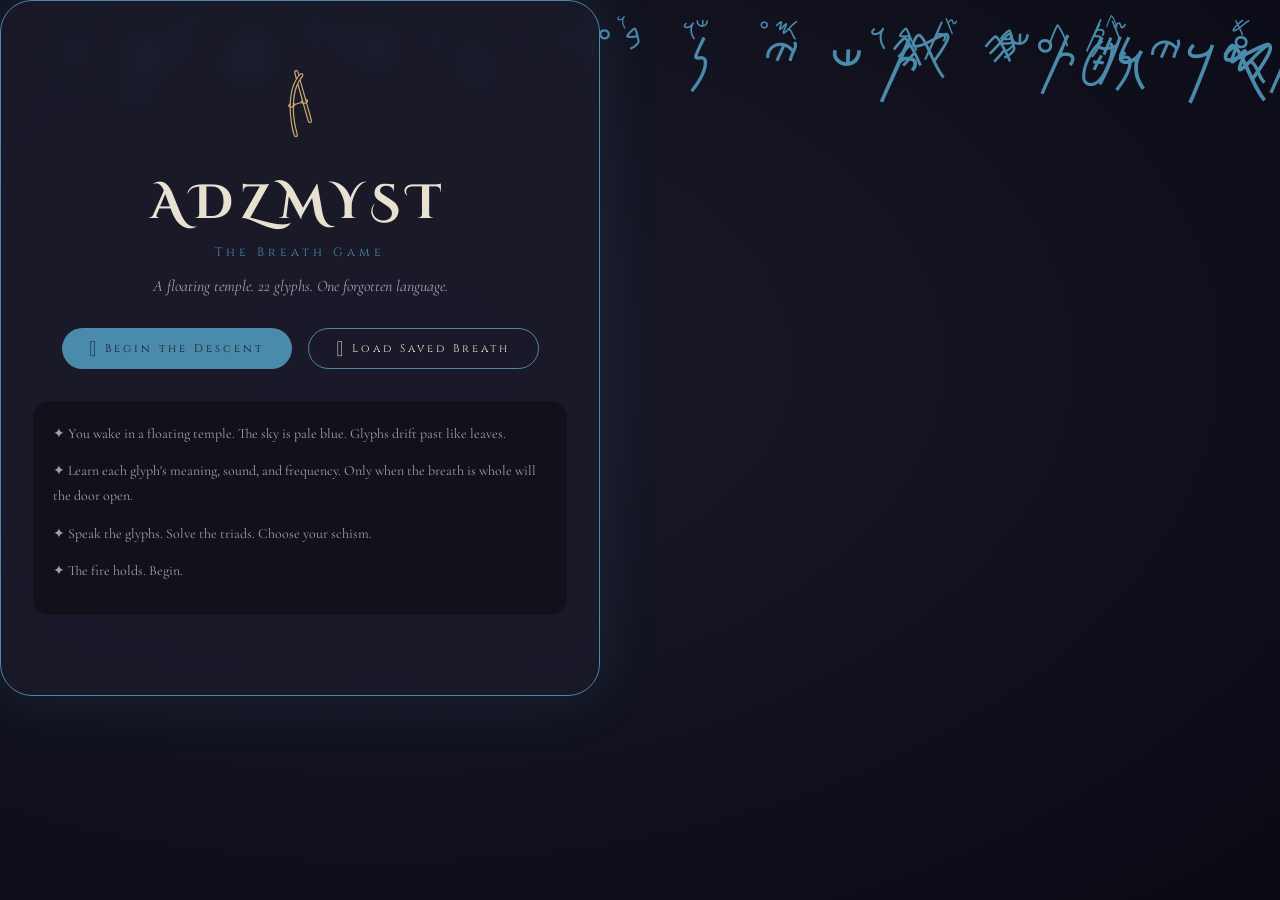
==== game/index.html @ 88dc3081 "Refactor game launcher and dashboard structure" ====
<!DOCTYPE html>
<html lang="en">
<head>
  <meta charset="UTF-8">
  <meta name="viewport" content="width=device-width, initial-scale=1.0, user-scalable=yes">
  <title>Adzmyst · The Breath Game · Air Temple Mystery</title>
  <link href="https://fonts.googleapis.com/css2?family=Cinzel+Decorative:wght@400;700;900&family=Cinzel:wght@400;600;700&family=Cormorant+Garamond:ital,wght@0,300;0,400;0,600;0,700;1,300;1,400;1,600&family=Noto+Sans+Egyptian+Hieroglyphs&display=swap" rel="stylesheet">
  <link rel="stylesheet" href="css/game.css">
</head>
<body>

<div id="gameApp">
  <!-- Launcher Screen -->
  <div id="launcherScreen" class="game-screen active">
    <div class="launcher-background">
      <div class="floating-glyphs" id="floatingGlyphs"></div>
    </div>
    <div class="launcher-panel">
      <div class="title-glyph">𓌹</div>
      <h1 class="game-title">ADZMYST</h1>
      <div class="game-subtitle">The Breath Game</div>
      <div class="game-tagline">A floating temple. 22 glyphs. One forgotten language.</div>
      <div class="launcher-buttons">
        <button id="newGameBtn" class="game-btn primary">𓋴 Begin the Descent</button>
        <button id="loadGameBtn" class="game-btn secondary">𓌹 Load Saved Breath</button>
      </div>
      <div class="game-instructions">
        <p>✦ You wake in a floating temple. The sky is pale blue. Glyphs drift past like leaves.</p>
        <p>✦ Learn each glyph's meaning, sound, and frequency. Only when the breath is whole will the door open.</p>
        <p>✦ Speak the glyphs. Solve the triads. Choose your schism.</p>
        <p>✦ The fire holds. Begin.</p>
      </div>
    </div>
  </div>

  <!-- Game Dashboard Screen -->
  <div id="gameScreen" class="game-screen" style="display: none;">
    <div class="game-header">
      <button id="mapBtn" class="header-btn">🗺️ Map</button>
      <div id="inventoryBtn" class="inventory-compact">𓌹 <span id="glyphCount">0</span>/22</div>
      <button id="saveBtn" class="header-btn">💾 Save</button>
    </div>

    <div id="sceneContainer" class="scene-container">
      <!-- Dynamic scene content loaded here -->
    </div>

    <div class="game-footer">
      <button id="resetBtn" class="footer-btn">⟳ Reset Room</button>
      <div id="progressBar" class="progress-bar">
        <div id="progressFill" class="progress-fill"></div>
      </div>
    </div>
  </div>

  <!-- Map Modal -->
  <div id="mapModal" class="modal" style="display: none;">
    <div class="modal-content">
      <span class="modal-close">&times;</span>
      <h2>𓌹 The Air Temple 𓋴</h2>
      <div id="mapGrid" class="map-grid"></div>
    </div>
  </div>

  <!-- Inventory Modal -->
  <div id="inventoryModal" class="modal" style="display: none;">
    <div class="modal-content">
      <span class="modal-close">&times;</span>
      <h2>𓋴 Collected Glyphs 𓌹</h2>
      <div id="inventoryList" class="inventory-grid"></div>
    </div>
  </div>
</div>

<script src="shared/glyph-chant.js"></script>
<script src="engine/scene-loader.js"></script>
<script src="engine/puzzle-solver.js"></script>
<script src="engine/audio-engine.js"></script>
<script src="engine/core.js"></script>
<script>
  // Floating glyphs for launcher
  const glyphs = ['𐤀', '𐤃', '𐤆', '𐤌', '𐤉', '𐤎', '𐤕', '𐤁', '𐤂', '𐤄', '𐤅', '𐤇', '𐤈', '𐤊', '𐤋', '𐤍', '𐤏', '𐤐', '𐤑', '𐤒', '𐤓', '𐤔'];
  const container = document.getElementById('floatingGlyphs');
  if (container) {
    for (let i = 0; i < 60; i++) {
      const glyph = document.createElement('span');
      glyph.className = 'float-glyph';
      glyph.textContent = glyphs[Math.floor(Math.random() * glyphs.length)];
      glyph.style.left = Math.random() * 100 + '%';
      glyph.style.animationDuration = 10 + Math.random() * 20 + 's';
      glyph.style.animationDelay = Math.random() * 15 + 's';
      glyph.style.fontSize = 20 + Math.random() * 50 + 'px';
      container.appendChild(glyph);
    }
  }

  // Initialize game
  document.getElementById('newGameBtn').addEventListener('click', () => {
    if (window.AdzmystEngine) {
      AdzmystEngine.newGame();
      AdzmystEngine.loadScene('threshold');
      document.getElementById('launcherScreen').style.display = 'none';
      document.getElementById('gameScreen').style.display = 'block';
    }
  });

  document.getElementById('loadGameBtn').addEventListener('click', () => {
    if (window.AdzmystEngine && AdzmystEngine.loadGame()) {
      document.getElementById('launcherScreen').style.display = 'none';
      document.getElementById('gameScreen').style.display = 'block';
    } else {
      alert('No saved breath found. Begin a new descent.');
    }
  });
</script>
</body>
</html>
---- game/css/game.css ----
/* Adzmyst Game — Myst-like Interface */
* {
  margin: 0;
  padding: 0;
  box-sizing: border-box;
}

:root {
  --stone-dark: #1a1a2a;
  --stone-mid: #2a2a3a;
  --stone-light: #3a3a4a;
  --blue-glow: #4a8aaa;
  --blue-dim: #2a5a7a;
  --gold-air: #c8a870;
  --silver: #c0c8d0;
  --text-pale: #e8e0d0;
  --text-dim: #a0a0b0;
}

body {
  background: var(--stone-dark);
  font-family: 'Cormorant Garamond', Georgia, serif;
  color: var(--text-pale);
  min-height: 100vh;
  overflow-x: hidden;
}

/* Game Launcher */
.game-launcher {
  position: relative;
  min-height: 100vh;
  display: flex;
  align-items: center;
  justify-content: center;
  padding: 40px 20px;
}

.launcher-background {
  position: fixed;
  top: 0;
  left: 0;
  width: 100%;
  height: 100%;
  background: radial-gradient(ellipse at 30% 40%, #1a1a2a, #0a0a15);
  z-index: 0;
  overflow: hidden;
}

.floating-glyphs {
  position: absolute;
  width: 100%;
  height: 100%;
}

.float-glyph {
  position: absolute;
  font-family: 'Noto Sans Egyptian Hieroglyphs', monospace;
  color: var(--blue-glow);
  pointer-events: none;
  animation: float linear infinite;
}

@keyframes float {
  0% { transform: translateY(100vh) rotate(0deg); opacity: 0; }
  10% { opacity: 0.15; }
  90% { opacity: 0.15; }
  100% { transform: translateY(-20vh) rotate(360deg); opacity: 0; }
}

.launcher-panel {
  position: relative;
  z-index: 2;
  max-width: 600px;
  background: rgba(26,26,42,0.85);
  backdrop-filter: blur(12px);
  border: 1px solid var(--blue-glow);
  border-radius: 32px;
  padding: 48px 32px;
  text-align: center;
  box-shadow: 0 0 60px rgba(74,138,170,0.15);
}

.title-glyph {
  font-family: 'Noto Sans Egyptian Hieroglyphs', monospace;
  font-size: 64px;
  color: var(--gold-air);
  margin-bottom: 16px;
}

.game-title {
  font-family: 'Cinzel Decorative', serif;
  font-size: 48px;
  letter-spacing: 8px;
  color: var(--text-pale);
  margin-bottom: 8px;
}

.game-subtitle {
  font-family: 'Cinzel', serif;
  font-size: 12px;
  letter-spacing: 4px;
  color: var(--blue-glow);
  margin-bottom: 16px;
}

.game-tagline {
  font-style: italic;
  color: var(--text-dim);
  margin-bottom: 32px;
}

.game-instructions {
  text-align: left;
  margin: 32px 0;
  padding: 20px;
  background: rgba(0,0,0,0.3);
  border-radius: 16px;
  font-size: 14px;
  line-height: 1.8;
  color: var(--text-dim);
}

.game-instructions p {
  margin-bottom: 12px;
}

.game-instructions strong {
  color: var(--gold-air);
}

.launcher-buttons {
  display: flex;
  gap: 16px;
  justify-content: center;
  margin-bottom: 32px;
}

.game-btn {
  font-family: 'Cinzel', serif;
  font-size: 11px;
  letter-spacing: 3px;
  padding: 12px 28px;
  border: none;
  border-radius: 40px;
  cursor: pointer;
  transition: all 0.2s;
}

.game-btn.primary {
  background: var(--blue-glow);
  color: var(--stone-dark);
}

.game-btn.primary:hover {
  background: var(--gold-air);
  transform: translateY(-2px);
  box-shadow: 0 4px 20px rgba(200,168,112,0.3);
}

.game-btn.secondary {
  background: transparent;
  border: 1px solid var(--blue-glow);
  color: var(--text-pale);
}

.game-btn.secondary:hover {
  border-color: var(--gold-air);
  color: var(--gold-air);
}

.launcher-footer {
  margin-top: 32px;
  font-size: 9px;
  letter-spacing: 2px;
  color: var(--text-dim);
  border-top: 1px solid rgba(74,138,170,0.2);
  padding-top: 20px;
}

/* Room Layout */
.room-container {
  min-height: 100vh;
  display: flex;
  flex-direction: column;
  position: relative;
}

.room-background {
  position: fixed;
  top: 0;
  left: 0;
  width: 100%;
  height: 100%;
  background-size: cover;
  background-position: center;
  z-index: 0;
}

.room-content {
  position: relative;
  z-index: 2;
  max-width: 800px;
  margin: 80px auto;
  padding: 40px;
  background: rgba(26,26,42,0.85);
  backdrop-filter: blur(12px);
  border: 1px solid var(--blue-glow);
  border-radius: 24px;
}

.room-glyph {
  text-align: center;
  font-family: 'Noto Sans Egyptian Hieroglyphs', monospace;
  font-size: 80px;
  color: var(--gold-air);
  margin-bottom: 20px;
  cursor: pointer;
  transition: transform 0.2s;
}

.room-glyph:hover {
  transform: scale(1.05);
  text-shadow: 0 0 20px var(--gold-air);
}

.room-title {
  font-family: 'Cinzel Decorative', serif;
  font-size: 28px;
  text-align: center;
  margin-bottom: 20px;
}

.room-description {
  font-size: 17px;
  line-height: 1.8;
  color: var(--text-dim);
  margin-bottom: 30px;
  text-align: center;
}

.room-puzzle {
  background: rgba(0,0,0,0.3);
  border-radius: 16px;
  padding: 24px;
  margin-bottom: 30px;
}

.puzzle-question {
  font-family: 'Cinzel', serif;
  font-size: 14px;
  letter-spacing: 2px;
  margin-bottom: 16px;
  color: var(--blue-glow);
}

.puzzle-options {
  display: flex;
  gap: 12px;
  flex-wrap: wrap;
  justify-content: center;
}

.puzzle-btn {
  font-family: 'Cinzel', serif;
  font-size: 10px;
  letter-spacing: 2px;
  padding: 10px 20px;
  background: var(--stone-mid);
  border: 1px solid var(--blue-glow);
  border-radius: 30px;
  color: var(--text-pale);
  cursor: pointer;
  transition: all 0.2s;
}

.puzzle-btn:hover {
  background: var(--blue-glow);
  color: var(--stone-dark);
}

.chant-area {
  display: flex;
  gap: 16px;
  justify-content: center;
  margin: 20px 0;
}

.chant-btn {
  font-family: 'Cinzel', serif;
  font-size: 10px;
  letter-spacing: 2px;
  padding: 10px 20px;
  background: var(--blue-dim);
  border: none;
  border-radius: 30px;
  color: var(--text-pale);
  cursor: pointer;
}

.chanted-word {
  text-align: center;
  font-size: 24px;
  font-family: monospace;
  margin: 10px 0;
  color: var(--gold-air);
}

.room-nav {
  display: flex;
  justify-content: space-between;
  margin-top: 30px;
}

.nav-btn {
  font-family: 'Cinzel', serif;
  font-size: 9px;
  letter-spacing: 2px;
  padding: 8px 16px;
  background: transparent;
  border: 1px solid var(--text-dim);
  border-radius: 30px;
  color: var(--text-dim);
  cursor: pointer;
  text-decoration: none;
  transition: all 0.2s;
}

.nav-btn:hover {
  border-color: var(--gold-air);
  color: var(--gold-air);
}

.inventory-panel {
  position: fixed;
  bottom: 20px;
  right: 20px;
  background: rgba(26,26,42,0.9);
  backdrop-filter: blur(8px);
  border: 1px solid var(--blue-glow);
  border-radius: 16px;
  padding: 12px 20px;
  font-size: 12px;
  z-index: 10;
  cursor: pointer;
}

.inventory-panel:hover {
  border-color: var(--gold-air);
}

@media (max-width: 600px) {
  .room-content { margin: 60px 16px; padding: 24px; }
  .room-glyph { font-size: 60px; }
  .room-title { font-size: 22px; }
}
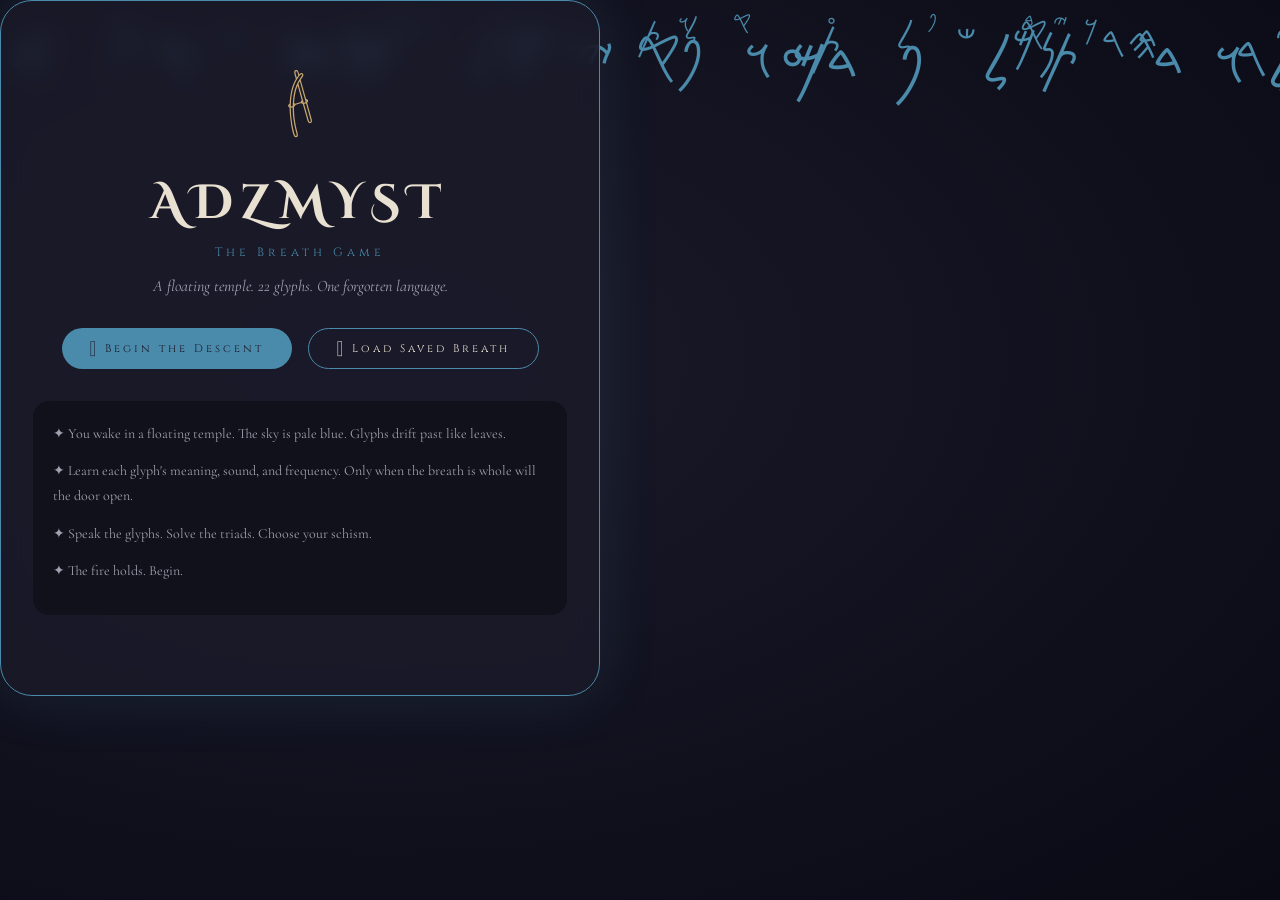
==== commit 55a15b0f: "Update script source path for glyph-chant.js" ====
--- a/game/index.html
+++ b/game/index.html
@@ -72,7 +72,7 @@
   </div>
 </div>
 
-<script src="shared/glyph-chant.js"></script>
+<script src="../js/glyph-chant.js"></script>
 <script src="engine/scene-loader.js"></script>
 <script src="engine/puzzle-solver.js"></script>
 <script src="engine/audio-engine.js"></script>
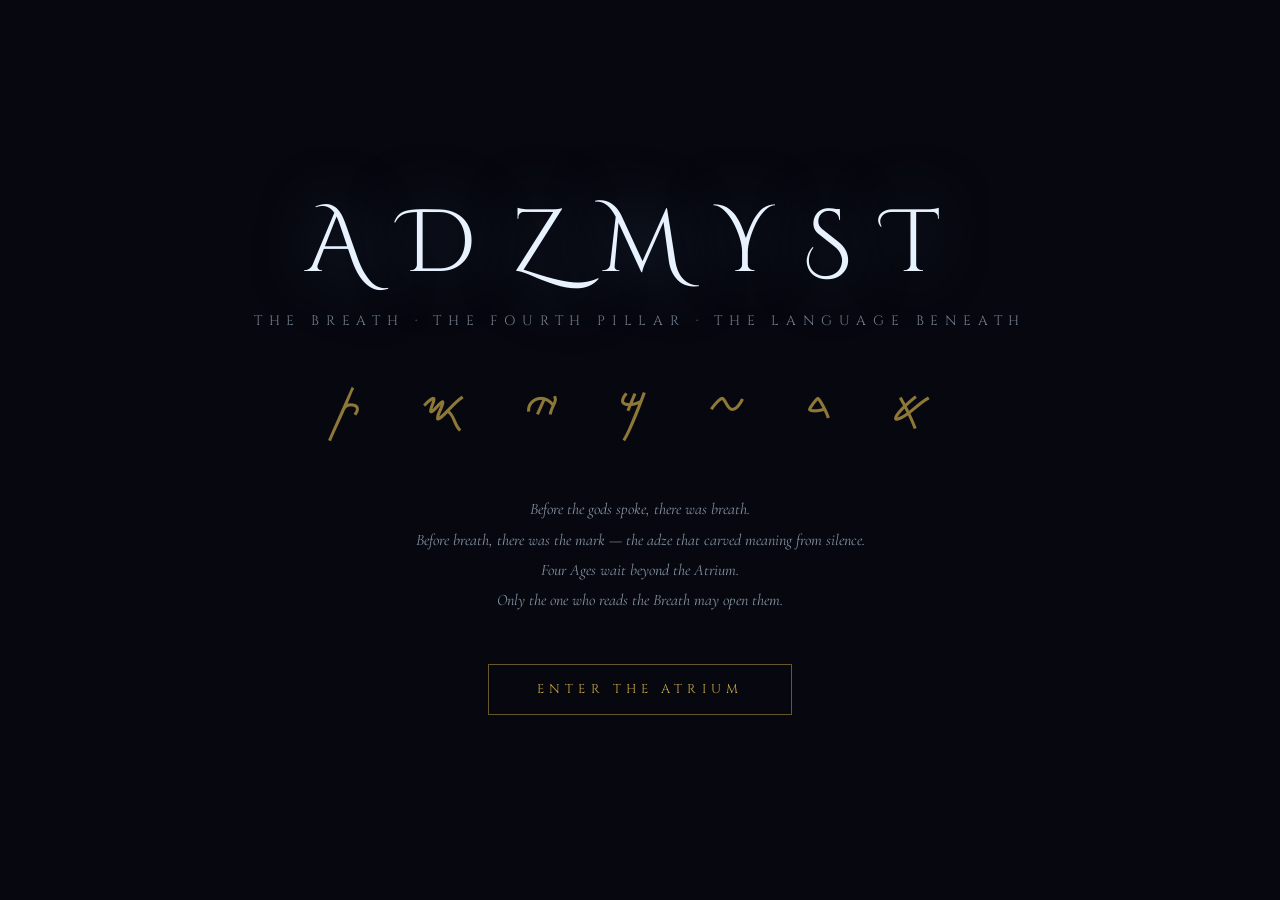
==== commit 20f973fd: "Update fmt.Println message from 'Hello' to 'Goodbye'" ====
--- a/game/index.html
+++ b/game/index.html
@@ -1,117 +1,1222 @@
 <!DOCTYPE html>
 <html lang="en">
 <head>
-  <meta charset="UTF-8">
-  <meta name="viewport" content="width=device-width, initial-scale=1.0, user-scalable=yes">
-  <title>Adzmyst · The Breath Game · Air Temple Mystery</title>
-  <link href="https://fonts.googleapis.com/css2?family=Cinzel+Decorative:wght@400;700;900&family=Cinzel:wght@400;600;700&family=Cormorant+Garamond:ital,wght@0,300;0,400;0,600;0,700;1,300;1,400;1,600&family=Noto+Sans+Egyptian+Hieroglyphs&display=swap" rel="stylesheet">
-  <link rel="stylesheet" href="css/game.css">
+<meta charset="UTF-8">
+<meta name="viewport" content="width=device-width, initial-scale=1.0">
+<title>ADZMYST · The Breath · Enter the Ages</title>
+<link rel="preconnect" href="https://fonts.googleapis.com">
+<link href="https://fonts.googleapis.com/css2?family=Cinzel:wght@400;600;900&family=Cinzel+Decorative:wght@400;700&family=Cormorant+Garamond:ital,wght@0,300;0,400;1,300;1,400&display=swap" rel="stylesheet">
+<style>
+  /* ── TOKENS ── */
+  :root {
+    --void:        #07080f;
+    --deep-sky:    #0d1225;
+    --sky-mid:     #1a2a4a;
+    --cerulean:    #4a7aaa;
+    --silver:      #b8cce0;
+    --breath:      #e8f2ff;
+    --glyph-gold:  #c8a84a;
+    --glyph-dim:   #6a5830;
+    --portal-air:  #7ab8d4;
+    --portal-fire: #d4784a;
+    --portal-earth:#6a9464;
+    --portal-water:#4a7ab8;
+    --unlock:      #a8d890;
+    --danger:      #c85050;
+    --trans-panel: rgba(13, 18, 37, 0.72);
+    --trans-wall:  rgba(20, 35, 65, 0.55);
+  }
+
+  *, *::before, *::after { box-sizing: border-box; margin: 0; padding: 0; }
+
+  html, body {
+    width: 100%; height: 100%;
+    overflow: hidden;
+    background: var(--void);
+    color: var(--breath);
+    font-family: 'Cormorant Garamond', serif;
+    font-size: 16px;
+  }
+
+  /* ── LIVING SKY BACKDROP ── */
+  #sky {
+    position: fixed; inset: 0; z-index: 0;
+    background: linear-gradient(
+      180deg,
+      #03050e 0%,
+      #0a1428 20%,
+      #1a2a50 50%,
+      #2a4070 75%,
+      #1a2a50 100%
+    );
+    animation: skyshift 30s ease-in-out infinite alternate;
+  }
+  @keyframes skyshift {
+    0%   { filter: hue-rotate(0deg) brightness(1); }
+    33%  { filter: hue-rotate(15deg) brightness(1.1); }
+    66%  { filter: hue-rotate(-10deg) brightness(0.9); }
+    100% { filter: hue-rotate(8deg) brightness(1.05); }
+  }
+
+  /* Cloud layers */
+  .cloud-layer {
+    position: fixed; inset: 0; z-index: 1;
+    pointer-events: none;
+    opacity: 0.18;
+  }
+  .cloud-layer::before, .cloud-layer::after {
+    content: '';
+    position: absolute;
+    width: 200%; height: 100%;
+    background-image:
+      radial-gradient(ellipse 120px 40px at 20% 30%, var(--breath) 0%, transparent 70%),
+      radial-gradient(ellipse 80px 25px at 60% 20%, var(--silver) 0%, transparent 70%),
+      radial-gradient(ellipse 150px 50px at 80% 60%, var(--breath) 0%, transparent 70%),
+      radial-gradient(ellipse 60px 20px at 40% 70%, var(--silver) 0%, transparent 70%);
+  }
+  .cloud-layer::before { animation: cloudmove 60s linear infinite; }
+  .cloud-layer::after  { animation: cloudmove 90s linear infinite reverse; opacity: 0.6; }
+  @keyframes cloudmove { from { transform: translateX(0); } to { transform: translateX(-50%); } }
+
+  /* Stars */
+  #stars {
+    position: fixed; inset: 0; z-index: 1;
+    pointer-events: none;
+  }
+
+  /* ── GAME VIEWPORT ── */
+  #viewport {
+    position: fixed; inset: 0; z-index: 10;
+    perspective: 900px;
+    perspective-origin: 50% 50%;
+  }
+
+  /* ── SCENE CONTAINER (the 3D room) ── */
+  #scene {
+    position: absolute;
+    width: 100%; height: 100%;
+    transform-style: preserve-3d;
+    transition: transform 0.8s cubic-bezier(0.4, 0, 0.2, 1);
+  }
+
+  /* ── ROOM FACES ── */
+  .face {
+    position: absolute;
+    width: 100vw; height: 100vh;
+    border: 1px solid rgba(74, 122, 170, 0.15);
+    backface-visibility: hidden;
+    display: flex; align-items: center; justify-content: center;
+  }
+
+  .face-north {
+    background: var(--trans-wall);
+    transform: translateZ(-40vw);
+  }
+  .face-south {
+    background: var(--trans-wall);
+    transform: rotateY(180deg) translateZ(-40vw);
+  }
+  .face-east {
+    background: rgba(15, 25, 50, 0.5);
+    width: 80vw; height: 100vh;
+    transform: rotateY(-90deg) translateZ(-40vw);
+    left: 10vw;
+  }
+  .face-west {
+    background: rgba(15, 25, 50, 0.5);
+    width: 80vw; height: 100vh;
+    transform: rotateY(90deg) translateZ(-40vw);
+    left: 10vw;
+  }
+  .face-floor {
+    background: linear-gradient(180deg, transparent, rgba(10,15,35,0.7));
+    width: 80vw; height: 80vw;
+    top: calc(50% - 40vw); left: 10vw;
+    transform: rotateX(90deg) translateZ(calc(50vh - 40vw));
+  }
+  .face-ceiling {
+    background: linear-gradient(0deg, transparent, rgba(30,50,90,0.3));
+    width: 80vw; height: 80vw;
+    top: calc(50% - 40vw); left: 10vw;
+    transform: rotateX(-90deg) translateZ(calc(50vh - 40vw));
+  }
+
+  /* ── SCENE TRANSITION ── */
+  #fade {
+    position: fixed; inset: 0; z-index: 50;
+    background: var(--void);
+    opacity: 0; pointer-events: none;
+    transition: opacity 0.5s ease;
+  }
+  #fade.active { opacity: 1; pointer-events: all; }
+
+  /* ── HUD ── */
+  #hud {
+    position: fixed; top: 0; left: 0; right: 0; z-index: 30;
+    padding: 1.2rem 2rem;
+    display: flex; align-items: center; justify-content: space-between;
+    background: linear-gradient(180deg, rgba(7,8,15,0.85) 0%, transparent 100%);
+    pointer-events: none;
+  }
+  #hud-location {
+    font-family: 'Cinzel', serif;
+    font-size: 0.75rem;
+    letter-spacing: 0.25em;
+    color: var(--silver);
+    text-transform: uppercase;
+  }
+  #hud-glyphs {
+    font-size: 1.4rem;
+    letter-spacing: 0.2em;
+    color: var(--glyph-gold);
+    opacity: 0.7;
+  }
+  #hud-compass {
+    font-family: 'Cinzel', serif;
+    font-size: 0.7rem;
+    letter-spacing: 0.15em;
+    color: var(--cerulean);
+    opacity: 0.8;
+  }
+
+  /* ── BOTTOM NAV ── */
+  #nav-bar {
+    position: fixed; bottom: 0; left: 0; right: 0; z-index: 30;
+    padding: 1rem 2rem 1.5rem;
+    display: flex; align-items: center; justify-content: center; gap: 2rem;
+    background: linear-gradient(0deg, rgba(7,8,15,0.9) 0%, transparent 100%);
+  }
+  .nav-btn {
+    font-family: 'Cinzel', serif;
+    font-size: 0.7rem;
+    letter-spacing: 0.2em;
+    color: var(--cerulean);
+    background: transparent;
+    border: 1px solid rgba(74,122,170,0.3);
+    padding: 0.5rem 1.2rem;
+    cursor: pointer;
+    text-transform: uppercase;
+    transition: all 0.3s;
+  }
+  .nav-btn:hover {
+    border-color: var(--silver);
+    color: var(--breath);
+    background: rgba(74,122,170,0.1);
+  }
+  .nav-btn:disabled {
+    opacity: 0.2; cursor: default;
+    border-color: transparent;
+  }
+  #nav-look-back {
+    font-size: 1.2rem; border: none; padding: 0.5rem;
+    color: var(--glyph-dim);
+  }
+  #nav-look-back:hover { color: var(--glyph-gold); background: transparent; }
+
+  /* ── ATRIUM ── */
+  .atrium-title {
+    position: absolute;
+    top: 50%; left: 50%;
+    transform: translate(-50%, -50%);
+    text-align: center;
+    pointer-events: none;
+  }
+  .atrium-title h1 {
+    font-family: 'Cinzel Decorative', serif;
+    font-size: clamp(2rem, 5vw, 4rem);
+    font-weight: 400;
+    color: var(--breath);
+    letter-spacing: 0.3em;
+    text-shadow: 0 0 40px rgba(74,122,170,0.6), 0 0 80px rgba(74,122,170,0.3);
+    margin-bottom: 0.5rem;
+  }
+  .atrium-title p {
+    font-size: clamp(0.7rem, 1.5vw, 0.9rem);
+    letter-spacing: 0.4em;
+    color: var(--silver);
+    text-transform: uppercase;
+    opacity: 0.7;
+  }
+  .atrium-glyphs {
+    font-size: clamp(1.5rem, 3vw, 2.5rem);
+    color: var(--glyph-gold);
+    letter-spacing: 0.3em;
+    margin-top: 1rem;
+    opacity: 0.6;
+    animation: glyphpulse 4s ease-in-out infinite;
+  }
+  @keyframes glyphpulse {
+    0%, 100% { opacity: 0.4; text-shadow: none; }
+    50% { opacity: 0.9; text-shadow: 0 0 20px var(--glyph-gold); }
+  }
+
+  /* ── PORTALS ── */
+  .portal-ring {
+    position: absolute;
+    display: flex; flex-direction: column;
+    align-items: center; gap: 0.8rem;
+    cursor: pointer;
+    transition: transform 0.3s;
+  }
+  .portal-ring:hover { transform: scale(1.05); }
+  .portal-ring:hover .portal-circle { box-shadow: 0 0 40px var(--pc), 0 0 80px rgba(255,255,255,0.1); }
+
+  .portal-circle {
+    width: clamp(70px, 10vw, 120px);
+    height: clamp(70px, 10vw, 120px);
+    border-radius: 50%;
+    border: 2px solid var(--pc, var(--cerulean));
+    background: radial-gradient(circle at center, rgba(var(--pcr),0.2) 0%, transparent 70%);
+    display: flex; align-items: center; justify-content: center;
+    font-size: clamp(1.5rem, 3vw, 2.5rem);
+    box-shadow: 0 0 20px var(--pc), inset 0 0 20px rgba(0,0,0,0.5);
+    transition: box-shadow 0.3s;
+    position: relative;
+    overflow: hidden;
+  }
+  .portal-circle::after {
+    content: '';
+    position: absolute; inset: -50%;
+    border-radius: 50%;
+    background: conic-gradient(transparent 0deg, var(--pc) 30deg, transparent 60deg);
+    animation: portalspin 6s linear infinite;
+    opacity: 0.3;
+  }
+  @keyframes portalspin { from { transform: rotate(0deg); } to { transform: rotate(360deg); } }
+
+  .portal-locked .portal-circle::before {
+    content: '𐤎'; /* Samek - pillar/support - the locked glyph */
+    position: absolute;
+    font-size: 0.8em;
+    color: var(--glyph-dim);
+    opacity: 0.8;
+    z-index: 2;
+  }
+  .portal-locked .portal-circle > span { opacity: 0.3; }
+
+  .portal-label {
+    font-family: 'Cinzel', serif;
+    font-size: clamp(0.55rem, 1vw, 0.75rem);
+    letter-spacing: 0.25em;
+    text-transform: uppercase;
+    color: var(--silver);
+    opacity: 0.8;
+  }
+  .portal-glyph-key {
+    font-size: clamp(0.8rem, 1.5vw, 1.1rem);
+    color: var(--glyph-dim);
+    letter-spacing: 0.1em;
+  }
+  .portal-unlocked .portal-glyph-key { color: var(--unlock); }
+
+  /* Portal positions in atrium */
+  #portal-air   { --pc: var(--portal-air);   --pcr: 122,184,212; top: 50%; left: 50%; transform: translate(-50%, -50%); }
+  #portal-fire  { --pc: var(--portal-fire);  --pcr: 212,120,74;  top: 20%;  right: 8%; }
+  #portal-earth { --pc: var(--portal-earth); --pcr: 106,148,100; bottom: 20%; left: 8%; }
+  #portal-water { --pc: var(--portal-water); --pcr: 74,122,184;  bottom: 20%; right: 8%; }
+
+  /* ── GLYPH PANEL (puzzle) ── */
+  #glyph-panel {
+    position: fixed; inset: 0; z-index: 40;
+    display: none;
+    align-items: center; justify-content: center;
+    background: rgba(7,8,15,0.92);
+    backdrop-filter: blur(8px);
+  }
+  #glyph-panel.open { display: flex; }
+
+  .glyph-panel-inner {
+    width: min(520px, 92vw);
+    border: 1px solid rgba(200,168,74,0.3);
+    background: var(--trans-panel);
+    padding: 2.5rem;
+    position: relative;
+  }
+  .glyph-panel-inner::before {
+    content: '';
+    position: absolute; inset: -1px;
+    border: 1px solid transparent;
+    background: linear-gradient(135deg, var(--glyph-gold), transparent, var(--cerulean)) border-box;
+    -webkit-mask: linear-gradient(#fff 0 0) padding-box, linear-gradient(#fff 0 0);
+    -webkit-mask-composite: destination-out;
+    mask-composite: exclude;
+    pointer-events: none;
+  }
+
+  .panel-title {
+    font-family: 'Cinzel Decorative', serif;
+    font-size: 0.85rem;
+    letter-spacing: 0.3em;
+    color: var(--glyph-gold);
+    text-align: center;
+    margin-bottom: 0.4rem;
+  }
+  .panel-subtitle {
+    font-family: 'Cinzel', serif;
+    font-size: 0.65rem;
+    letter-spacing: 0.25em;
+    color: var(--silver);
+    text-align: center;
+    margin-bottom: 0.5rem;
+    opacity: 0.6;
+    text-transform: uppercase;
+  }
+  .panel-inscription {
+    font-size: 1.8rem;
+    text-align: center;
+    letter-spacing: 0.2em;
+    color: var(--glyph-gold);
+    margin: 1.2rem 0;
+    min-height: 2.5rem;
+    text-shadow: 0 0 12px rgba(200,168,74,0.4);
+  }
+  .panel-riddle {
+    font-size: 0.9rem;
+    line-height: 1.7;
+    color: var(--silver);
+    text-align: center;
+    font-style: italic;
+    margin-bottom: 1.5rem;
+    opacity: 0.85;
+    min-height: 3rem;
+  }
+
+  /* Glyph selection grid */
+  .glyph-grid {
+    display: grid;
+    grid-template-columns: repeat(7, 1fr);
+    gap: 0.4rem;
+    margin-bottom: 1.5rem;
+  }
+  .glyph-btn {
+    aspect-ratio: 1;
+    background: rgba(20,35,65,0.6);
+    border: 1px solid rgba(74,122,170,0.25);
+    color: var(--silver);
+    font-size: clamp(1rem, 2.5vw, 1.4rem);
+    cursor: pointer;
+    transition: all 0.2s;
+    display: flex; align-items: center; justify-content: center;
+    flex-direction: column;
+    gap: 0.1rem;
+    position: relative;
+  }
+  .glyph-btn span.name {
+    font-family: 'Cinzel', serif;
+    font-size: 0.42rem;
+    letter-spacing: 0.05em;
+    color: var(--glyph-dim);
+    text-transform: uppercase;
+  }
+  .glyph-btn:hover {
+    border-color: var(--glyph-gold);
+    color: var(--glyph-gold);
+    background: rgba(200,168,74,0.1);
+    box-shadow: 0 0 12px rgba(200,168,74,0.2);
+  }
+  .glyph-btn.selected {
+    border-color: var(--glyph-gold);
+    background: rgba(200,168,74,0.2);
+    color: var(--glyph-gold);
+    box-shadow: 0 0 16px rgba(200,168,74,0.3);
+  }
+
+  /* Selected triad display */
+  .triad-display {
+    display: flex; align-items: center; justify-content: center; gap: 0.5rem;
+    margin-bottom: 1.2rem;
+    min-height: 3.5rem;
+  }
+  .triad-slot {
+    width: 52px; height: 52px;
+    border: 1px solid rgba(200,168,74,0.3);
+    display: flex; align-items: center; justify-content: center;
+    font-size: 1.6rem;
+    color: var(--glyph-dim);
+    background: rgba(10,15,35,0.5);
+    transition: all 0.2s;
+    cursor: pointer;
+  }
+  .triad-slot.filled {
+    border-color: var(--glyph-gold);
+    color: var(--glyph-gold);
+    background: rgba(200,168,74,0.1);
+  }
+  .triad-sep {
+    color: var(--glyph-dim);
+    font-size: 0.8rem;
+    opacity: 0.5;
+  }
+
+  .panel-actions {
+    display: flex; gap: 0.8rem; justify-content: center;
+  }
+  .panel-btn {
+    font-family: 'Cinzel', serif;
+    font-size: 0.65rem;
+    letter-spacing: 0.2em;
+    text-transform: uppercase;
+    padding: 0.6rem 1.5rem;
+    border: 1px solid rgba(74,122,170,0.4);
+    background: transparent;
+    color: var(--cerulean);
+    cursor: pointer;
+    transition: all 0.25s;
+  }
+  .panel-btn:hover { border-color: var(--breath); color: var(--breath); }
+  .panel-btn.primary {
+    border-color: var(--glyph-gold);
+    color: var(--glyph-gold);
+  }
+  .panel-btn.primary:hover {
+    background: rgba(200,168,74,0.15);
+  }
+
+  /* Panel feedback */
+  .panel-feedback {
+    text-align: center;
+    font-family: 'Cinzel', serif;
+    font-size: 0.7rem;
+    letter-spacing: 0.15em;
+    min-height: 1.2rem;
+    margin-top: 0.8rem;
+    transition: all 0.3s;
+  }
+  .panel-feedback.wrong { color: var(--danger); }
+  .panel-feedback.right { color: var(--unlock); }
+
+  /* ── AGE ROOMS ── */
+  .age-content {
+    position: absolute; inset: 0;
+    display: flex; flex-direction: column;
+    align-items: center; justify-content: center;
+    pointer-events: none;
+    text-align: center;
+    padding: 2rem;
+  }
+  .age-title {
+    font-family: 'Cinzel Decorative', serif;
+    font-size: clamp(1.5rem, 4vw, 3rem);
+    letter-spacing: 0.3em;
+    margin-bottom: 0.8rem;
+  }
+  .age-subtitle {
+    font-family: 'Cinzel', serif;
+    font-size: clamp(0.6rem, 1.2vw, 0.8rem);
+    letter-spacing: 0.4em;
+    text-transform: uppercase;
+    opacity: 0.6;
+    margin-bottom: 1.5rem;
+  }
+  .age-lore {
+    font-size: clamp(0.85rem, 1.5vw, 1rem);
+    line-height: 1.8;
+    max-width: 480px;
+    opacity: 0.75;
+    font-style: italic;
+    margin-bottom: 2rem;
+  }
+  .age-glyph-wall {
+    font-size: clamp(2rem, 5vw, 4rem);
+    letter-spacing: 0.4em;
+    opacity: 0.35;
+    pointer-events: all;
+  }
+
+  /* Interactable objects in Age rooms */
+  .interactable {
+    pointer-events: all;
+    cursor: pointer;
+    transition: opacity 0.3s;
+  }
+  .interactable:hover { opacity: 1 !important; }
+
+  /* Wall inscriptions */
+  .wall-inscription {
+    position: absolute;
+    font-size: clamp(1.2rem, 2.5vw, 2rem);
+    color: var(--glyph-gold);
+    opacity: 0.4;
+    letter-spacing: 0.3em;
+    pointer-events: none;
+  }
+  .wall-inscription.top-left  { top: 15%; left: 8%; }
+  .wall-inscription.top-right { top: 15%; right: 8%; }
+  .wall-inscription.bottom    { bottom: 18%; left: 50%; transform: translateX(-50%); }
+
+  /* ── TOOLTIP ── */
+  #tooltip {
+    position: fixed;
+    z-index: 35;
+    padding: 0.4rem 0.8rem;
+    background: rgba(7,8,15,0.9);
+    border: 1px solid rgba(200,168,74,0.3);
+    font-family: 'Cinzel', serif;
+    font-size: 0.65rem;
+    letter-spacing: 0.15em;
+    color: var(--silver);
+    pointer-events: none;
+    opacity: 0;
+    transition: opacity 0.2s;
+    max-width: 200px;
+    text-align: center;
+    text-transform: uppercase;
+  }
+  #tooltip.show { opacity: 1; }
+
+  /* ── INTRO SCREEN ── */
+  #intro {
+    position: fixed; inset: 0; z-index: 60;
+    display: flex; flex-direction: column;
+    align-items: center; justify-content: center;
+    background: var(--void);
+    text-align: center;
+    padding: 2rem;
+    transition: opacity 1s ease;
+  }
+  #intro.hide { opacity: 0; pointer-events: none; }
+
+  #intro h1 {
+    font-family: 'Cinzel Decorative', serif;
+    font-size: clamp(2.5rem, 7vw, 5.5rem);
+    font-weight: 400;
+    letter-spacing: 0.4em;
+    color: var(--breath);
+    text-shadow: 0 0 60px rgba(74,122,170,0.5);
+    margin-bottom: 0.5rem;
+  }
+  #intro .subtitle {
+    font-family: 'Cinzel', serif;
+    font-size: clamp(0.65rem, 1.5vw, 0.85rem);
+    letter-spacing: 0.5em;
+    color: var(--silver);
+    opacity: 0.6;
+    text-transform: uppercase;
+    margin-bottom: 3rem;
+  }
+  #intro .glyphs-large {
+    font-size: clamp(2rem, 5vw, 3.5rem);
+    color: var(--glyph-gold);
+    letter-spacing: 0.4em;
+    opacity: 0;
+    animation: fadeInGlyphs 2s ease 0.8s forwards;
+    margin-bottom: 3rem;
+  }
+  @keyframes fadeInGlyphs {
+    from { opacity: 0; transform: translateY(10px); }
+    to   { opacity: 0.7; transform: translateY(0); }
+  }
+  #intro .lore {
+    font-size: clamp(0.85rem, 1.5vw, 1rem);
+    line-height: 1.9;
+    max-width: 480px;
+    color: var(--silver);
+    opacity: 0.7;
+    font-style: italic;
+    margin-bottom: 3rem;
+  }
+  #enter-btn {
+    font-family: 'Cinzel', serif;
+    font-size: 0.8rem;
+    letter-spacing: 0.4em;
+    text-transform: uppercase;
+    padding: 1rem 3rem;
+    border: 1px solid rgba(200,168,74,0.5);
+    background: transparent;
+    color: var(--glyph-gold);
+    cursor: pointer;
+    transition: all 0.3s;
+    opacity: 0;
+    animation: fadeInBtn 1s ease 2s forwards;
+  }
+  @keyframes fadeInBtn {
+    from { opacity: 0; } to { opacity: 1; }
+  }
+  #enter-btn:hover {
+    background: rgba(200,168,74,0.1);
+    border-color: var(--glyph-gold);
+    box-shadow: 0 0 30px rgba(200,168,74,0.2);
+  }
+
+  /* ── JOURNAL / LOG ── */
+  #journal {
+    position: fixed; bottom: 4rem; left: 1.5rem; z-index: 30;
+    font-family: 'Cinzel', serif;
+    font-size: 0.6rem;
+    letter-spacing: 0.1em;
+    color: var(--cerulean);
+    opacity: 0.5;
+    max-width: 200px;
+    line-height: 1.7;
+    pointer-events: none;
+  }
+  #journal .log-entry { margin-bottom: 0.2rem; }
+  #journal .log-entry::before { content: '› '; color: var(--glyph-dim); }
+
+  /* ── RESPONSIVE ── */
+  @media (max-width: 600px) {
+    #portal-fire  { top: 10%; right: 5%; }
+    #portal-earth { bottom: 12%; left: 5%; }
+    #portal-water { bottom: 12%; right: 5%; }
+    .glyph-grid   { grid-template-columns: repeat(7, 1fr); gap: 0.25rem; }
+    .glyph-btn    { font-size: 1rem; }
+    .glyph-btn span.name { display: none; }
+    .triad-slot   { width: 42px; height: 42px; font-size: 1.3rem; }
+  }
+</style>
 </head>
 <body>
 
-<div id="gameApp">
-  <!-- Launcher Screen -->
-  <div id="launcherScreen" class="game-screen active">
-    <div class="launcher-background">
-      <div class="floating-glyphs" id="floatingGlyphs"></div>
-    </div>
-    <div class="launcher-panel">
-      <div class="title-glyph">𓌹</div>
-      <h1 class="game-title">ADZMYST</h1>
-      <div class="game-subtitle">The Breath Game</div>
-      <div class="game-tagline">A floating temple. 22 glyphs. One forgotten language.</div>
-      <div class="launcher-buttons">
-        <button id="newGameBtn" class="game-btn primary">𓋴 Begin the Descent</button>
-        <button id="loadGameBtn" class="game-btn secondary">𓌹 Load Saved Breath</button>
-      </div>
-      <div class="game-instructions">
-        <p>✦ You wake in a floating temple. The sky is pale blue. Glyphs drift past like leaves.</p>
-        <p>✦ Learn each glyph's meaning, sound, and frequency. Only when the breath is whole will the door open.</p>
-        <p>✦ Speak the glyphs. Solve the triads. Choose your schism.</p>
-        <p>✦ The fire holds. Begin.</p>
-      </div>
-    </div>
-  </div>
-
-  <!-- Game Dashboard Screen -->
-  <div id="gameScreen" class="game-screen" style="display: none;">
-    <div class="game-header">
-      <button id="mapBtn" class="header-btn">🗺️ Map</button>
-      <div id="inventoryBtn" class="inventory-compact">𓌹 <span id="glyphCount">0</span>/22</div>
-      <button id="saveBtn" class="header-btn">💾 Save</button>
-    </div>
-
-    <div id="sceneContainer" class="scene-container">
-      <!-- Dynamic scene content loaded here -->
-    </div>
-
-    <div class="game-footer">
-      <button id="resetBtn" class="footer-btn">⟳ Reset Room</button>
-      <div id="progressBar" class="progress-bar">
-        <div id="progressFill" class="progress-fill"></div>
-      </div>
-    </div>
-  </div>
-
-  <!-- Map Modal -->
-  <div id="mapModal" class="modal" style="display: none;">
-    <div class="modal-content">
-      <span class="modal-close">&times;</span>
-      <h2>𓌹 The Air Temple 𓋴</h2>
-      <div id="mapGrid" class="map-grid"></div>
-    </div>
-  </div>
-
-  <!-- Inventory Modal -->
-  <div id="inventoryModal" class="modal" style="display: none;">
-    <div class="modal-content">
-      <span class="modal-close">&times;</span>
-      <h2>𓋴 Collected Glyphs 𓌹</h2>
-      <div id="inventoryList" class="inventory-grid"></div>
-    </div>
+<!-- Living sky -->
+<div id="sky"></div>
+<div class="cloud-layer"></div>
+<canvas id="stars"></canvas>
+
+<!-- Fade overlay for scene transitions -->
+<div id="fade"></div>
+
+<!-- Intro screen -->
+<div id="intro">
+  <h1>ADZMYST</h1>
+  <p class="subtitle">The Breath · The Fourth Pillar · The Language Beneath</p>
+  <div class="glyphs-large">𐤀 𐤃 𐤆 𐤌 𐤉 𐤎 𐤕</div>
+  <p class="lore">
+    Before the gods spoke, there was breath.<br>
+    Before breath, there was the mark — the adze that carved meaning from silence.<br>
+    Four Ages wait beyond the Atrium.<br>
+    Only the one who reads the Breath may open them.
+  </p>
+  <button id="enter-btn" onclick="Game.enter()">Enter the Atrium</button>
+</div>
+
+<!-- HUD -->
+<div id="hud">
+  <div id="hud-location">The Atrium</div>
+  <div id="hud-glyphs">𐤀 𐤃 𐤆 𐤌 𐤉 𐤎 𐤕</div>
+  <div id="hud-compass">FACING NORTH</div>
+</div>
+
+<!-- Game viewport -->
+<div id="viewport">
+  <div id="scene">
+    <!-- Room faces (populated by JS) -->
+    <div class="face face-north" id="face-north"></div>
+    <div class="face face-south" id="face-south"></div>
+    <div class="face face-east"  id="face-east"></div>
+    <div class="face face-west"  id="face-west"></div>
+    <div class="face face-floor" id="face-floor"></div>
+    <div class="face face-ceiling" id="face-ceiling"></div>
   </div>
 </div>
 
-<script src="../js/glyph-chant.js"></script>
-<script src="engine/scene-loader.js"></script>
-<script src="engine/puzzle-solver.js"></script>
-<script src="engine/audio-engine.js"></script>
-<script src="engine/core.js"></script>
+<!-- Navigation bar -->
+<div id="nav-bar">
+  <button class="nav-btn" id="nav-left"  onclick="Game.turnLeft()">◁ West</button>
+  <button class="nav-btn" id="nav-look-back" onclick="Game.turnAround()" title="Turn around">↺</button>
+  <button class="nav-btn" id="nav-forward" onclick="Game.moveForward()" disabled>Forward</button>
+  <button class="nav-btn" id="nav-look-back2" onclick="Game.turnAround()" style="display:none"></button>
+  <button class="nav-btn" id="nav-right" onclick="Game.turnRight()">East ▷</button>
+</div>
+
+<!-- Glyph puzzle panel -->
+<div id="glyph-panel">
+  <div class="glyph-panel-inner">
+    <div class="panel-title" id="panel-title">PORTAL INSCRIPTION</div>
+    <div class="panel-subtitle" id="panel-subtitle">Read the breath · Select the triad</div>
+    <div class="panel-inscription" id="panel-inscription"></div>
+    <div class="panel-riddle" id="panel-riddle"></div>
+
+    <!-- Triad being assembled -->
+    <div class="triad-display">
+      <div class="triad-slot" id="triad-0" onclick="Game.clearTriadSlot(0)">·</div>
+      <span class="triad-sep">·</span>
+      <div class="triad-slot" id="triad-1" onclick="Game.clearTriadSlot(1)">·</div>
+      <span class="triad-sep">·</span>
+      <div class="triad-slot" id="triad-2" onclick="Game.clearTriadSlot(2)">·</div>
+    </div>
+
+    <!-- All 7 sacred glyphs as selectable buttons -->
+    <div class="glyph-grid" id="glyph-grid"></div>
+
+    <div class="panel-actions">
+      <button class="panel-btn" onclick="Game.closePanel()">Close</button>
+      <button class="panel-btn primary" onclick="Game.submitTriad()">Speak the Breath</button>
+    </div>
+    <div class="panel-feedback" id="panel-feedback"></div>
+  </div>
+</div>
+
+<!-- Tooltip -->
+<div id="tooltip"></div>
+
+<!-- Journal log -->
+<div id="journal"><div id="journal-entries"></div></div>
+
 <script>
-  // Floating glyphs for launcher
-  const glyphs = ['𐤀', '𐤃', '𐤆', '𐤌', '𐤉', '𐤎', '𐤕', '𐤁', '𐤂', '𐤄', '𐤅', '𐤇', '𐤈', '𐤊', '𐤋', '𐤍', '𐤏', '𐤐', '𐤑', '𐤒', '𐤓', '𐤔'];
-  const container = document.getElementById('floatingGlyphs');
-  if (container) {
-    for (let i = 0; i < 60; i++) {
-      const glyph = document.createElement('span');
-      glyph.className = 'float-glyph';
-      glyph.textContent = glyphs[Math.floor(Math.random() * glyphs.length)];
-      glyph.style.left = Math.random() * 100 + '%';
-      glyph.style.animationDuration = 10 + Math.random() * 20 + 's';
-      glyph.style.animationDelay = Math.random() * 15 + 's';
-      glyph.style.fontSize = 20 + Math.random() * 50 + 'px';
-      container.appendChild(glyph);
+// ── GLYPH DATA ──────────────────────────────────────────────
+const GLYPHS = [
+  { glyph: '𐤀', name: 'Aleph', letter: 'A', meaning: 'Ox · Strength · Beginning' },
+  { glyph: '𐤃', name: 'Dalet', letter: 'D', meaning: 'Door · Passage · Threshold' },
+  { glyph: '𐤆', name: 'Zayin', letter: 'Z', meaning: 'Weapon · Division · The Cut' },
+  { glyph: '𐤌', name: 'Mem',   letter: 'M', meaning: 'Water · Chaos · The Deep' },
+  { glyph: '𐤉', name: 'Yod',   letter: 'Y', meaning: 'Hand · Action · Making' },
+  { glyph: '𐤎', name: 'Samek', letter: 'S', meaning: 'Pillar · Support · What Holds' },
+  { glyph: '𐤕', name: 'Taw',   letter: 'T', meaning: 'Mark · Signature · Completion' },
+];
+
+// ── WORLD DATA ───────────────────────────────────────────────
+// Each Age has an inscription (visible on the portal) and a solution triad.
+// The riddle gives a poetic clue without revealing the answer.
+const AGES = {
+  air: {
+    id: 'air',
+    name: 'The Age of Air',
+    subtitle: 'Adzmyst · The Breath · Home',
+    color: '#7ab8d4',
+    glyph: '𐤀',
+    icon: '𓂝',
+    inscription: '𐤀 𐤃 𐤆',   // Aleph · Dalet · Zayin
+    solution: [0, 1, 2],        // indices into GLYPHS
+    riddle: '"The ox finds the door. The door reveals the cut. Strength opens passage into division — the first breath."',
+    lore: 'Wind made visible. Light made legible. The first language was not spoken — it was exhaled.',
+    unlocked: true,             // Home Age — always open
+  },
+  fire: {
+    id: 'fire',
+    name: 'The Age of Fire',
+    subtitle: 'Apollo · Prophecy · The Forge',
+    color: '#d4784a',
+    glyph: '𐤕',
+    icon: '𓇋',
+    inscription: '𐤕 𐤉 𐤀',   // Taw · Yod · Aleph
+    solution: [6, 4, 0],
+    riddle: '"The mark precedes the making. The hand precedes the strength. What is completed must first be begun — and fire is the sign of that beginning."',
+    lore: 'Here the gods forge their names. Every prophecy is a scar carved in light.',
+    unlocked: false,
+  },
+  earth: {
+    id: 'earth',
+    name: 'The Age of Earth',
+    subtitle: 'Gaia · Root · The Bone',
+    color: '#6a9464',
+    glyph: '𐤎',
+    icon: '𓌹',
+    inscription: '𐤎 𐤌 𐤃',   // Samek · Mem · Dalet
+    solution: [5, 3, 1],
+    riddle: '"The pillar stands in the deep. The deep finds the door. What holds must also pass — roots are not walls."',
+    lore: 'Stone that breathes. Root that remembers. The earth does not forget what the sky names.',
+    unlocked: false,
+  },
+  water: {
+    id: 'water',
+    name: 'The Age of Water',
+    subtitle: 'Divination · The Deep · Reflection',
+    color: '#4a7ab8',
+    glyph: '𐤌',
+    icon: '𓏏',
+    inscription: '𐤌 𐤉 𐤕',   // Mem · Yod · Taw
+    solution: [3, 4, 6],
+    riddle: '"The deep does not speak — it acts. The hand draws from chaos what the mark makes permanent. Draw the card. Read the tide."',
+    lore: 'Every card drawn here was always waiting. The water knew your question before you did.',
+    unlocked: false,
+  },
+};
+
+// ── SCENE DEFINITIONS ────────────────────────────────────────
+const SCENES = {
+  atrium: {
+    id: 'atrium',
+    name: 'The Atrium',
+    buildNorth: buildAtrium,
+    buildSouth: null,
+    buildEast: null,
+    buildWest: null,
+    facing: 0,
+  },
+};
+
+// ── STATE ────────────────────────────────────────────────────
+const State = {
+  scene: 'atrium',
+  facing: 0,           // 0=N 90=E 180=S 270=W
+  panelAge: null,
+  triad: [null, null, null],
+  log: [],
+
+  save() {
+    const data = { unlocked: {} };
+    for (const k in AGES) data.unlocked[k] = AGES[k].unlocked;
+    localStorage.setItem('adzmyst_state', JSON.stringify(data));
+  },
+  load() {
+    try {
+      const raw = localStorage.getItem('adzmyst_state');
+      if (!raw) return;
+      const data = JSON.parse(raw);
+      for (const k in data.unlocked) {
+        if (AGES[k]) AGES[k].unlocked = data.unlocked[k];
+      }
+    } catch(e) {}
+  },
+};
+
+// ── STARS CANVAS ─────────────────────────────────────────────
+function initStars() {
+  const canvas = document.getElementById('stars');
+  const ctx = canvas.getContext('2d');
+  canvas.width = window.innerWidth;
+  canvas.height = window.innerHeight;
+  const stars = Array.from({ length: 180 }, () => ({
+    x: Math.random() * canvas.width,
+    y: Math.random() * canvas.height * 0.7,
+    r: Math.random() * 1.2 + 0.2,
+    a: Math.random(),
+    speed: Math.random() * 0.003 + 0.001,
+    phase: Math.random() * Math.PI * 2,
+  }));
+  function draw(t) {
+    ctx.clearRect(0, 0, canvas.width, canvas.height);
+    stars.forEach(s => {
+      const alpha = s.a * (0.5 + 0.5 * Math.sin(t * s.speed + s.phase));
+      ctx.beginPath();
+      ctx.arc(s.x, s.y, s.r, 0, Math.PI * 2);
+      ctx.fillStyle = `rgba(232, 242, 255, ${alpha})`;
+      ctx.fill();
+    });
+    requestAnimationFrame(draw);
+  }
+  requestAnimationFrame(draw);
+  window.addEventListener('resize', () => {
+    canvas.width = window.innerWidth;
+    canvas.height = window.innerHeight;
+  });
+}
+
+// ── GLYPH GRID ───────────────────────────────────────────────
+function buildGlyphGrid() {
+  const grid = document.getElementById('glyph-grid');
+  grid.innerHTML = '';
+  GLYPHS.forEach((g, i) => {
+    const btn = document.createElement('button');
+    btn.className = 'glyph-btn';
+    btn.id = `gbtn-${i}`;
+    btn.innerHTML = `${g.glyph}<span class="name">${g.name}</span>`;
+    btn.title = g.meaning;
+    btn.onclick = () => Game.selectGlyph(i);
+    grid.appendChild(btn);
+  });
+}
+
+// ── TOOLTIP ──────────────────────────────────────────────────
+function showTooltip(el, text) {
+  const tt = document.getElementById('tooltip');
+  const rect = el.getBoundingClientRect();
+  tt.textContent = text;
+  tt.style.left = (rect.left + rect.width / 2 - 100) + 'px';
+  tt.style.top  = (rect.top - 44) + 'px';
+  tt.classList.add('show');
+}
+function hideTooltip() {
+  document.getElementById('tooltip').classList.remove('show');
+}
+
+// ── LOG ──────────────────────────────────────────────────────
+function addLog(msg) {
+  State.log.unshift(msg);
+  if (State.log.length > 4) State.log.pop();
+  const el = document.getElementById('journal-entries');
+  el.innerHTML = State.log.map(l => `<div class="log-entry">${l}</div>`).join('');
+}
+
+// ── BUILD ATRIUM ─────────────────────────────────────────────
+function buildAtrium() {
+  const north = document.getElementById('face-north');
+
+  north.innerHTML = `
+    <div class="atrium-title">
+      <h1>ADZMYST</h1>
+      <p>The Breath · The Atrium · Four Ages</p>
+      <div class="atrium-glyphs">𐤀 𐤃 𐤆 𐤌 𐤉 𐤎 𐤕</div>
+    </div>
+
+    <div class="wall-inscription top-left">𐤀𐤃𐤆</div>
+    <div class="wall-inscription top-right">𐤌𐤉𐤎𐤕</div>
+    <div class="wall-inscription bottom" style="opacity:0.2;font-size:1rem;letter-spacing:0.5em;">THE BREATH CARVES MEANING FROM SILENCE</div>
+
+    ${Object.values(AGES).map(age => buildPortalHTML(age)).join('')}
+  `;
+
+  // Attach portal events after DOM insert
+  Object.values(AGES).forEach(age => {
+    const el = document.getElementById(`portal-${age.id}`);
+    if (!el) return;
+    el.addEventListener('click', () => Game.activatePortal(age.id));
+    el.addEventListener('mouseenter', () =>
+      showTooltip(el, age.unlocked ? `Enter ${age.name}` : `Locked · Speak the triad`)
+    );
+    el.addEventListener('mouseleave', hideTooltip);
+  });
+}
+
+function buildPortalHTML(age) {
+  const locked = !age.unlocked ? 'portal-locked' : 'portal-unlocked';
+  return `
+    <div class="portal-ring ${locked}" id="portal-${age.id}" style="--pc:${age.color}">
+      <div class="portal-circle" style="--pc:${age.color}">
+        <span>${age.icon}</span>
+      </div>
+      <div class="portal-label">${age.name}</div>
+      <div class="portal-glyph-key">${age.inscription}</div>
+    </div>
+  `;
+}
+
+// ── BUILD AGE ROOMS ──────────────────────────────────────────
+function buildAgeRoom(ageId) {
+  const age = AGES[ageId];
+  const north = document.getElementById('face-north');
+  north.innerHTML = `
+    <div class="age-content">
+      <div class="age-title" style="color:${age.color};text-shadow:0 0 40px ${age.color}80">
+        ${age.name}
+      </div>
+      <div class="age-subtitle">${age.subtitle}</div>
+      <div class="age-lore">${age.lore}</div>
+      <div class="age-glyph-wall interactable" title="The sacred inscription">${age.inscription}</div>
+    </div>
+    <div class="wall-inscription top-left" style="color:${age.color}">${age.glyph}${age.glyph}${age.glyph}</div>
+    <div class="wall-inscription top-right" style="color:${age.color}">${age.inscription}</div>
+    <div class="wall-inscription bottom">𐤀𐤃𐤆𐤌𐤉𐤎𐤕</div>
+  `;
+}
+
+// ── MAIN GAME CONTROLLER ─────────────────────────────────────
+const Game = {
+  enter() {
+    const intro = document.getElementById('intro');
+    intro.classList.add('hide');
+    setTimeout(() => { intro.style.display = 'none'; }, 1000);
+    addLog('You enter the Atrium');
+    addLog('Four portals await');
+  },
+
+  // Turn the camera by rotating the scene
+  turn(degrees) {
+    State.facing = (State.facing + degrees + 360) % 360;
+    document.getElementById('scene').style.transform =
+      `rotateY(${State.facing}deg)`;
+    const dirs = ['NORTH', 'EAST', 'SOUTH', 'WEST'];
+    document.getElementById('hud-compass').textContent =
+      'FACING ' + dirs[Math.round(State.facing / 90) % 4];
+  },
+
+  turnLeft()    { this.turn(-90); },
+  turnRight()   { this.turn(90);  },
+  turnAround()  { this.turn(180); },
+
+  moveForward() {
+    // Placeholder — will navigate between rooms in future Ages
+    addLog('The path is not yet carved');
+  },
+
+  // ── PORTAL ACTIVATION ────────────────────────────────────
+  activatePortal(ageId) {
+    const age = AGES[ageId];
+    if (age.unlocked) {
+      this.travelToAge(ageId);
+    } else {
+      this.openPanel(ageId);
     }
-  }
-
-  // Initialize game
-  document.getElementById('newGameBtn').addEventListener('click', () => {
-    if (window.AdzmystEngine) {
-      AdzmystEngine.newGame();
-      AdzmystEngine.loadScene('threshold');
-      document.getElementById('launcherScreen').style.display = 'none';
-      document.getElementById('gameScreen').style.display = 'block';
+  },
+
+  travelToAge(ageId) {
+    if (ageId === 'air' && State.scene !== 'air') {
+      this.fadeTransition(() => {
+        State.scene = 'air';
+        buildAgeRoom('air');
+        document.getElementById('hud-location').textContent = AGES.air.name;
+        document.getElementById('sky').style.filter = 'hue-rotate(15deg) brightness(1.2)';
+        addLog('You breathe the Age of Air');
+      });
+    } else if (ageId !== 'air') {
+      this.fadeTransition(() => {
+        State.scene = ageId;
+        buildAgeRoom(ageId);
+        document.getElementById('hud-location').textContent = AGES[ageId].name;
+        addLog(`You enter ${AGES[ageId].name}`);
+      });
     }
-  });
-
-  document.getElementById('loadGameBtn').addEventListener('click', () => {
-    if (window.AdzmystEngine && AdzmystEngine.loadGame()) {
-      document.getElementById('launcherScreen').style.display = 'none';
-      document.getElementById('gameScreen').style.display = 'block';
+  },
+
+  returnToAtrium() {
+    this.fadeTransition(() => {
+      State.scene = 'atrium';
+      State.facing = 0;
+      document.getElementById('scene').style.transform = '';
+      buildAtrium();
+      document.getElementById('hud-location').textContent = 'The Atrium';
+      document.getElementById('sky').style.filter = '';
+      document.getElementById('hud-compass').textContent = 'FACING NORTH';
+      addLog('You return to the Atrium');
+    });
+  },
+
+  fadeTransition(fn) {
+    const fade = document.getElementById('fade');
+    fade.classList.add('active');
+    setTimeout(() => {
+      fn();
+      setTimeout(() => fade.classList.remove('active'), 50);
+    }, 500);
+  },
+
+  // ── GLYPH PANEL ─────────────────────────────────────────
+  openPanel(ageId) {
+    const age = AGES[ageId];
+    State.panelAge = ageId;
+    State.triad = [null, null, null];
+
+    document.getElementById('panel-title').textContent = age.name.toUpperCase();
+    document.getElementById('panel-subtitle').textContent = 'Read the breath · Select the triad · Speak it true';
+    document.getElementById('panel-inscription').textContent = age.inscription;
+    document.getElementById('panel-riddle').textContent = age.riddle;
+    document.getElementById('panel-feedback').textContent = '';
+    document.getElementById('panel-feedback').className = 'panel-feedback';
+
+    this.renderTriad();
+    this.renderGlyphBtns();
+    document.getElementById('glyph-panel').classList.add('open');
+    addLog(`You study the ${age.name} inscription`);
+  },
+
+  closePanel() {
+    document.getElementById('glyph-panel').classList.remove('open');
+    State.panelAge = null;
+    State.triad = [null, null, null];
+  },
+
+  selectGlyph(idx) {
+    // Find first empty slot
+    const slot = State.triad.findIndex(s => s === null);
+    if (slot === -1) return; // triad full
+    State.triad[slot] = idx;
+    this.renderTriad();
+    this.renderGlyphBtns();
+  },
+
+  clearTriadSlot(slot) {
+    if (State.triad[slot] === null) return;
+    State.triad[slot] = null;
+    this.renderTriad();
+    this.renderGlyphBtns();
+  },
+
+  renderTriad() {
+    for (let i = 0; i < 3; i++) {
+      const el = document.getElementById(`triad-${i}`);
+      if (State.triad[i] !== null) {
+        el.textContent = GLYPHS[State.triad[i]].glyph;
+        el.classList.add('filled');
+      } else {
+        el.textContent = '·';
+        el.classList.remove('filled');
+      }
+    }
+  },
+
+  renderGlyphBtns() {
+    GLYPHS.forEach((g, i) => {
+      const btn = document.getElementById(`gbtn-${i}`);
+      if (!btn) return;
+      btn.classList.toggle('selected', State.triad.includes(i));
+    });
+  },
+
+  submitTriad() {
+    const age = AGES[State.panelAge];
+    const fb  = document.getElementById('panel-feedback');
+
+    if (State.triad.includes(null)) {
+      fb.textContent = 'The triad is incomplete · Three glyphs must be spoken';
+      fb.className = 'panel-feedback wrong';
+      return;
+    }
+
+    const correct = age.solution.every((v, i) => v === State.triad[i]);
+
+    if (correct) {
+      fb.textContent = '𐤕 The breath is true · The portal opens';
+      fb.className = 'panel-feedback right';
+      AGES[State.panelAge].unlocked = true;
+      State.save();
+      addLog(`${age.name} — portal opened`);
+
+      setTimeout(() => {
+        this.closePanel();
+        this.refreshPortal(State.panelAge);
+        setTimeout(() => this.travelToAge(State.panelAge), 400);
+      }, 1200);
     } else {
-      alert('No saved breath found. Begin a new descent.');
+      fb.textContent = '𐤆 The breath is false · The portal holds';
+      fb.className = 'panel-feedback wrong';
+      State.triad = [null, null, null];
+      this.renderTriad();
+      this.renderGlyphBtns();
+      addLog('Wrong triad — the portal holds');
     }
-  });
+  },
+
+  refreshPortal(ageId) {
+    const el = document.getElementById(`portal-${ageId}`);
+    if (!el) return;
+    el.classList.remove('portal-locked');
+    el.classList.add('portal-unlocked');
+    const keyEl = el.querySelector('.portal-glyph-key');
+    if (keyEl) keyEl.style.color = 'var(--unlock)';
+  },
+};
+
+// ── KEYBOARD ─────────────────────────────────────────────────
+document.addEventListener('keydown', e => {
+  if (document.getElementById('glyph-panel').classList.contains('open')) {
+    if (e.key === 'Escape') Game.closePanel();
+    return;
+  }
+  if (e.key === 'ArrowLeft'  || e.key === 'a') Game.turnLeft();
+  if (e.key === 'ArrowRight' || e.key === 'd') Game.turnRight();
+  if (e.key === 'ArrowDown'  || e.key === 's') Game.turnAround();
+  if (e.key === 'Escape' && State.scene !== 'atrium') Game.returnToAtrium();
+});
+
+// ── BACK BUTTON (when in an Age) ─────────────────────────────
+document.getElementById('nav-forward').addEventListener('click', () => {
+  if (State.scene !== 'atrium') Game.returnToAtrium();
+});
+
+// Update forward button label based on scene
+function updateNav() {
+  const fwd = document.getElementById('nav-forward');
+  if (State.scene !== 'atrium') {
+    fwd.textContent = '← Atrium';
+    fwd.disabled = false;
+  } else {
+    fwd.textContent = 'Forward';
+    fwd.disabled = true;
+  }
+}
+// Hook into travelToAge & returnToAtrium
+const _origTravel  = Game.travelToAge.bind(Game);
+const _origReturn  = Game.returnToAtrium.bind(Game);
+Game.travelToAge = function(id) { _origTravel(id); setTimeout(updateNav, 600); };
+Game.returnToAtrium = function() { _origReturn(); setTimeout(updateNav, 600); };
+
+// ── INIT ─────────────────────────────────────────────────────
+State.load();
+initStars();
+buildGlyphGrid();
+buildAtrium();
+addLog('The Atrium holds four portals');
+addLog('Only the triad opens the way');
 </script>
 </body>
 </html>
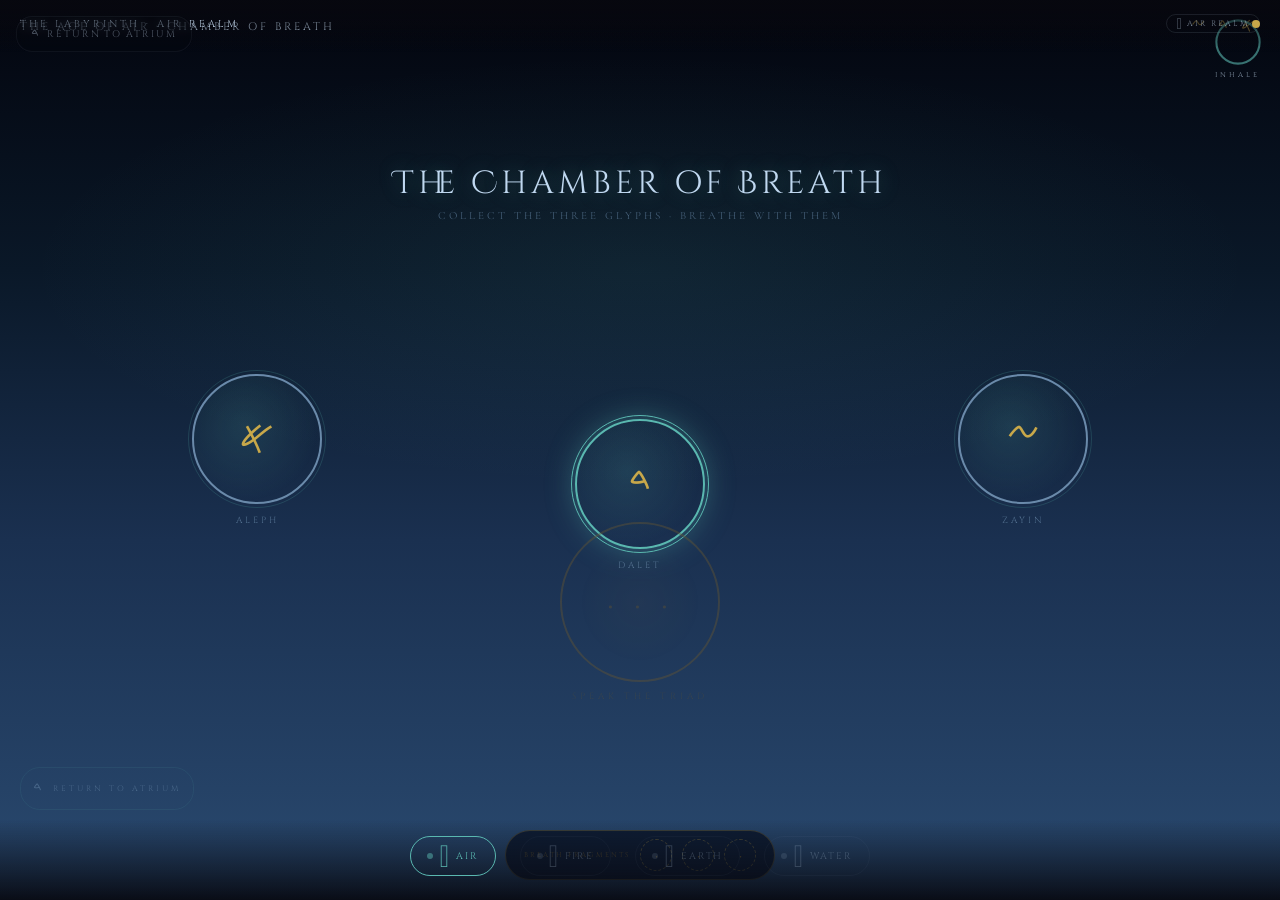
==== commit 66c187a3: "Update print statement from 'Hello' to 'Goodbye'" ====
--- a/game/index.html
+++ b/game/index.html
@@ -3,28 +3,30 @@
 <head>
 <meta charset="UTF-8">
 <meta name="viewport" content="width=device-width, initial-scale=1.0">
-<title>ADZMYST · The Breath · Enter the Ages</title>
+<title>The Labyrinth · Adzmyst</title>
 <link rel="preconnect" href="https://fonts.googleapis.com">
 <link href="https://fonts.googleapis.com/css2?family=Cinzel:wght@400;600;900&family=Cinzel+Decorative:wght@400;700&family=Cormorant+Garamond:ital,wght@0,300;0,400;1,300;1,400&display=swap" rel="stylesheet">
 <style>
-  /* ── TOKENS ── */
+  /* ═══════════════════════════════════════════════════════
+     ADZMYST GAME HUB — THE LABYRINTH ENTRY
+     Realm detection · Save state · Transitions
+     ═══════════════════════════════════════════════════════ */
+
   :root {
-    --void:        #07080f;
-    --deep-sky:    #0d1225;
-    --sky-mid:     #1a2a4a;
-    --cerulean:    #4a7aaa;
-    --silver:      #b8cce0;
-    --breath:      #e8f2ff;
-    --glyph-gold:  #c8a84a;
-    --glyph-dim:   #6a5830;
-    --portal-air:  #7ab8d4;
-    --portal-fire: #d4784a;
-    --portal-earth:#6a9464;
-    --portal-water:#4a7ab8;
-    --unlock:      #a8d890;
-    --danger:      #c85050;
-    --trans-panel: rgba(13, 18, 37, 0.72);
-    --trans-wall:  rgba(20, 35, 65, 0.55);
+    --void:       #07080f;
+    --deep:       #0a1528;
+    --mid:        #1a3050;
+    --silver:     #b8cce0;
+    --breath:     #e8f2ff;
+    --gold:       #c8a84a;
+    --gold-dim:   #6a5830;
+
+    --realm-air:   #5ab8b0;
+    --realm-fire:  #d4784a;
+    --realm-earth: #6a9464;
+    --realm-water: #4a7ab8;
+
+    --transition: 0.6s cubic-bezier(0.4, 0, 0.2, 1);
   }
 
   *, *::before, *::after { box-sizing: border-box; margin: 0; padding: 0; }
@@ -38,112 +40,51 @@
     font-size: 16px;
   }
 
-  /* ── LIVING SKY BACKDROP ── */
-  #sky {
+  /* ── AMBIENT BACKGROUND ── */
+  #ambient {
     position: fixed; inset: 0; z-index: 0;
-    background: linear-gradient(
-      180deg,
-      #03050e 0%,
-      #0a1428 20%,
-      #1a2a50 50%,
-      #2a4070 75%,
-      #1a2a50 100%
-    );
-    animation: skyshift 30s ease-in-out infinite alternate;
-  }
-  @keyframes skyshift {
-    0%   { filter: hue-rotate(0deg) brightness(1); }
-    33%  { filter: hue-rotate(15deg) brightness(1.1); }
-    66%  { filter: hue-rotate(-10deg) brightness(0.9); }
-    100% { filter: hue-rotate(8deg) brightness(1.05); }
-  }
-
-  /* Cloud layers */
-  .cloud-layer {
-    position: fixed; inset: 0; z-index: 1;
-    pointer-events: none;
-    opacity: 0.18;
-  }
-  .cloud-layer::before, .cloud-layer::after {
-    content: '';
-    position: absolute;
-    width: 200%; height: 100%;
-    background-image:
-      radial-gradient(ellipse 120px 40px at 20% 30%, var(--breath) 0%, transparent 70%),
-      radial-gradient(ellipse 80px 25px at 60% 20%, var(--silver) 0%, transparent 70%),
-      radial-gradient(ellipse 150px 50px at 80% 60%, var(--breath) 0%, transparent 70%),
-      radial-gradient(ellipse 60px 20px at 40% 70%, var(--silver) 0%, transparent 70%);
-  }
-  .cloud-layer::before { animation: cloudmove 60s linear infinite; }
-  .cloud-layer::after  { animation: cloudmove 90s linear infinite reverse; opacity: 0.6; }
-  @keyframes cloudmove { from { transform: translateX(0); } to { transform: translateX(-50%); } }
-
-  /* Stars */
-  #stars {
-    position: fixed; inset: 0; z-index: 1;
-    pointer-events: none;
-  }
-
-  /* ── GAME VIEWPORT ── */
-  #viewport {
-    position: fixed; inset: 0; z-index: 10;
-    perspective: 900px;
-    perspective-origin: 50% 50%;
-  }
-
-  /* ── SCENE CONTAINER (the 3D room) ── */
-  #scene {
-    position: absolute;
-    width: 100%; height: 100%;
-    transform-style: preserve-3d;
-    transition: transform 0.8s cubic-bezier(0.4, 0, 0.2, 1);
-  }
-
-  /* ── ROOM FACES ── */
-  .face {
-    position: absolute;
-    width: 100vw; height: 100vh;
-    border: 1px solid rgba(74, 122, 170, 0.15);
-    backface-visibility: hidden;
-    display: flex; align-items: center; justify-content: center;
-  }
-
-  .face-north {
-    background: var(--trans-wall);
-    transform: translateZ(-40vw);
-  }
-  .face-south {
-    background: var(--trans-wall);
-    transform: rotateY(180deg) translateZ(-40vw);
-  }
-  .face-east {
-    background: rgba(15, 25, 50, 0.5);
-    width: 80vw; height: 100vh;
-    transform: rotateY(-90deg) translateZ(-40vw);
-    left: 10vw;
-  }
-  .face-west {
-    background: rgba(15, 25, 50, 0.5);
-    width: 80vw; height: 100vh;
-    transform: rotateY(90deg) translateZ(-40vw);
-    left: 10vw;
-  }
-  .face-floor {
-    background: linear-gradient(180deg, transparent, rgba(10,15,35,0.7));
-    width: 80vw; height: 80vw;
-    top: calc(50% - 40vw); left: 10vw;
-    transform: rotateX(90deg) translateZ(calc(50vh - 40vw));
-  }
-  .face-ceiling {
-    background: linear-gradient(0deg, transparent, rgba(30,50,90,0.3));
-    width: 80vw; height: 80vw;
-    top: calc(50% - 40vw); left: 10vw;
-    transform: rotateX(-90deg) translateZ(calc(50vh - 40vw));
-  }
-
-  /* ── SCENE TRANSITION ── */
+    background:
+      radial-gradient(ellipse 60% 40% at 50% 40%, rgba(200,168,74,0.04) 0%, transparent 60%),
+      linear-gradient(180deg, #03050e 0%, var(--deep) 40%, var(--mid) 100%);
+    transition: background var(--transition);
+  }
+  #ambient.realm-air   { background: radial-gradient(ellipse 60% 40% at 50% 40%, rgba(90,184,176,0.06) 0%, transparent 60%), linear-gradient(180deg, #03050e 0%, #0a1828 40%, #1a3050 100%); }
+  #ambient.realm-fire  { background: radial-gradient(ellipse 60% 40% at 50% 40%, rgba(212,120,74,0.06) 0%, transparent 60%), linear-gradient(180deg, #03050e 0%, #1a1020 40%, #2a1a30 100%); }
+  #ambient.realm-earth { background: radial-gradient(ellipse 60% 40% at 50% 40%, rgba(106,148,100,0.06) 0%, transparent 60%), linear-gradient(180deg, #03050e 0%, #101a10 40%, #1a2a18 100%); }
+  #ambient.realm-water { background: radial-gradient(ellipse 60% 40% at 50% 40%, rgba(74,122,184,0.06) 0%, transparent 60%), linear-gradient(180deg, #03050e 0%, #0a1428 40%, #102040 100%); }
+
+  /* ── LOADING VEIL ── */
+  #loading-veil {
+    position: fixed; inset: 0; z-index: 100;
+    background: var(--void);
+    display: flex; flex-direction: column;
+    align-items: center; justify-content: center;
+    gap: 20px;
+    transition: opacity 0.5s ease;
+  }
+  #loading-veil.hide { opacity: 0; pointer-events: none; }
+
+  #loading-glyph {
+    font-size: 3rem;
+    color: var(--gold);
+    animation: loadPulse 1.5s ease-in-out infinite;
+  }
+  @keyframes loadPulse {
+    0%, 100% { opacity: 0.3; transform: scale(1); }
+    50% { opacity: 1; transform: scale(1.08); }
+  }
+  #loading-text {
+    font-family: 'Cinzel', serif;
+    font-size: 0.6rem;
+    letter-spacing: 0.3em;
+    text-transform: uppercase;
+    color: var(--silver);
+    opacity: 0.5;
+  }
+
+  /* ── FADE TRANSITION ── */
   #fade {
-    position: fixed; inset: 0; z-index: 50;
+    position: fixed; inset: 0; z-index: 90;
     background: var(--void);
     opacity: 0; pointer-events: none;
     transition: opacity 0.5s ease;
@@ -153,1070 +94,436 @@
   /* ── HUD ── */
   #hud {
     position: fixed; top: 0; left: 0; right: 0; z-index: 30;
-    padding: 1.2rem 2rem;
+    padding: 14px 20px;
     display: flex; align-items: center; justify-content: space-between;
     background: linear-gradient(180deg, rgba(7,8,15,0.85) 0%, transparent 100%);
     pointer-events: none;
   }
   #hud-location {
     font-family: 'Cinzel', serif;
-    font-size: 0.75rem;
-    letter-spacing: 0.25em;
+    font-size: 10px; letter-spacing: 3px;
+    color: var(--silver); text-transform: uppercase;
+  }
+  #hud-realm-indicator {
+    font-family: 'Cinzel', serif;
+    font-size: 8px; letter-spacing: 2px;
+    text-transform: uppercase;
+    padding: 3px 10px;
+    border: 1px solid rgba(184,204,224,0.2);
+    border-radius: 12px;
     color: var(--silver);
-    text-transform: uppercase;
-  }
-  #hud-glyphs {
-    font-size: 1.4rem;
-    letter-spacing: 0.2em;
-    color: var(--glyph-gold);
-    opacity: 0.7;
-  }
-  #hud-compass {
+    opacity: 0.6;
+  }
+
+  /* ── REALM IFRAME ── */
+  #realm-frame {
+    position: fixed; inset: 0; z-index: 10;
+    width: 100%; height: 100%;
+    border: none;
+    background: transparent;
+  }
+
+  /* ── RETURN BUTTON ── */
+  #return-btn {
+    position: fixed; top: 16px; left: 16px; z-index: 45;
     font-family: 'Cinzel', serif;
-    font-size: 0.7rem;
-    letter-spacing: 0.15em;
-    color: var(--cerulean);
-    opacity: 0.8;
-  }
-
-  /* ── BOTTOM NAV ── */
-  #nav-bar {
-    position: fixed; bottom: 0; left: 0; right: 0; z-index: 30;
-    padding: 1rem 2rem 1.5rem;
-    display: flex; align-items: center; justify-content: center; gap: 2rem;
-    background: linear-gradient(0deg, rgba(7,8,15,0.9) 0%, transparent 100%);
-  }
-  .nav-btn {
-    font-family: 'Cinzel', serif;
-    font-size: 0.7rem;
-    letter-spacing: 0.2em;
-    color: var(--cerulean);
-    background: transparent;
-    border: 1px solid rgba(74,122,170,0.3);
-    padding: 0.5rem 1.2rem;
-    cursor: pointer;
-    text-transform: uppercase;
-    transition: all 0.3s;
-  }
-  .nav-btn:hover {
-    border-color: var(--silver);
-    color: var(--breath);
-    background: rgba(74,122,170,0.1);
-  }
-  .nav-btn:disabled {
-    opacity: 0.2; cursor: default;
-    border-color: transparent;
-  }
-  #nav-look-back {
-    font-size: 1.2rem; border: none; padding: 0.5rem;
-    color: var(--glyph-dim);
-  }
-  #nav-look-back:hover { color: var(--glyph-gold); background: transparent; }
-
-  /* ── ATRIUM ── */
-  .atrium-title {
-    position: absolute;
-    top: 50%; left: 50%;
-    transform: translate(-50%, -50%);
-    text-align: center;
-    pointer-events: none;
-  }
-  .atrium-title h1 {
-    font-family: 'Cinzel Decorative', serif;
-    font-size: clamp(2rem, 5vw, 4rem);
-    font-weight: 400;
-    color: var(--breath);
-    letter-spacing: 0.3em;
-    text-shadow: 0 0 40px rgba(74,122,170,0.6), 0 0 80px rgba(74,122,170,0.3);
-    margin-bottom: 0.5rem;
-  }
-  .atrium-title p {
-    font-size: clamp(0.7rem, 1.5vw, 0.9rem);
-    letter-spacing: 0.4em;
-    color: var(--silver);
-    text-transform: uppercase;
-    opacity: 0.7;
-  }
-  .atrium-glyphs {
-    font-size: clamp(1.5rem, 3vw, 2.5rem);
-    color: var(--glyph-gold);
-    letter-spacing: 0.3em;
-    margin-top: 1rem;
-    opacity: 0.6;
-    animation: glyphpulse 4s ease-in-out infinite;
-  }
-  @keyframes glyphpulse {
-    0%, 100% { opacity: 0.4; text-shadow: none; }
-    50% { opacity: 0.9; text-shadow: 0 0 20px var(--glyph-gold); }
-  }
-
-  /* ── PORTALS ── */
-  .portal-ring {
-    position: absolute;
-    display: flex; flex-direction: column;
-    align-items: center; gap: 0.8rem;
-    cursor: pointer;
-    transition: transform 0.3s;
-  }
-  .portal-ring:hover { transform: scale(1.05); }
-  .portal-ring:hover .portal-circle { box-shadow: 0 0 40px var(--pc), 0 0 80px rgba(255,255,255,0.1); }
-
-  .portal-circle {
-    width: clamp(70px, 10vw, 120px);
-    height: clamp(70px, 10vw, 120px);
-    border-radius: 50%;
-    border: 2px solid var(--pc, var(--cerulean));
-    background: radial-gradient(circle at center, rgba(var(--pcr),0.2) 0%, transparent 70%);
-    display: flex; align-items: center; justify-content: center;
-    font-size: clamp(1.5rem, 3vw, 2.5rem);
-    box-shadow: 0 0 20px var(--pc), inset 0 0 20px rgba(0,0,0,0.5);
-    transition: box-shadow 0.3s;
-    position: relative;
-    overflow: hidden;
-  }
-  .portal-circle::after {
-    content: '';
-    position: absolute; inset: -50%;
-    border-radius: 50%;
-    background: conic-gradient(transparent 0deg, var(--pc) 30deg, transparent 60deg);
-    animation: portalspin 6s linear infinite;
-    opacity: 0.3;
-  }
-  @keyframes portalspin { from { transform: rotate(0deg); } to { transform: rotate(360deg); } }
-
-  .portal-locked .portal-circle::before {
-    content: '𐤎'; /* Samek - pillar/support - the locked glyph */
-    position: absolute;
-    font-size: 0.8em;
-    color: var(--glyph-dim);
-    opacity: 0.8;
-    z-index: 2;
-  }
-  .portal-locked .portal-circle > span { opacity: 0.3; }
-
-  .portal-label {
-    font-family: 'Cinzel', serif;
-    font-size: clamp(0.55rem, 1vw, 0.75rem);
-    letter-spacing: 0.25em;
+    font-size: 0.6rem; letter-spacing: 0.2em;
     text-transform: uppercase;
     color: var(--silver);
-    opacity: 0.8;
-  }
-  .portal-glyph-key {
-    font-size: clamp(0.8rem, 1.5vw, 1.1rem);
-    color: var(--glyph-dim);
-    letter-spacing: 0.1em;
-  }
-  .portal-unlocked .portal-glyph-key { color: var(--unlock); }
-
-  /* Portal positions in atrium */
-  #portal-air   { --pc: var(--portal-air);   --pcr: 122,184,212; top: 50%; left: 50%; transform: translate(-50%, -50%); }
-  #portal-fire  { --pc: var(--portal-fire);  --pcr: 212,120,74;  top: 20%;  right: 8%; }
-  #portal-earth { --pc: var(--portal-earth); --pcr: 106,148,100; bottom: 20%; left: 8%; }
-  #portal-water { --pc: var(--portal-water); --pcr: 74,122,184;  bottom: 20%; right: 8%; }
-
-  /* ── GLYPH PANEL (puzzle) ── */
-  #glyph-panel {
-    position: fixed; inset: 0; z-index: 40;
-    display: none;
-    align-items: center; justify-content: center;
-    background: rgba(7,8,15,0.92);
-    backdrop-filter: blur(8px);
-  }
-  #glyph-panel.open { display: flex; }
-
-  .glyph-panel-inner {
-    width: min(520px, 92vw);
-    border: 1px solid rgba(200,168,74,0.3);
-    background: var(--trans-panel);
-    padding: 2.5rem;
-    position: relative;
-  }
-  .glyph-panel-inner::before {
-    content: '';
-    position: absolute; inset: -1px;
-    border: 1px solid transparent;
-    background: linear-gradient(135deg, var(--glyph-gold), transparent, var(--cerulean)) border-box;
-    -webkit-mask: linear-gradient(#fff 0 0) padding-box, linear-gradient(#fff 0 0);
-    -webkit-mask-composite: destination-out;
-    mask-composite: exclude;
-    pointer-events: none;
-  }
-
-  .panel-title {
-    font-family: 'Cinzel Decorative', serif;
-    font-size: 0.85rem;
-    letter-spacing: 0.3em;
-    color: var(--glyph-gold);
-    text-align: center;
-    margin-bottom: 0.4rem;
-  }
-  .panel-subtitle {
+    opacity: 0.4;
+    background: rgba(7,8,15,0.7);
+    border: 1px solid rgba(184,204,224,0.15);
+    border-radius: 16px;
+    padding: 6px 14px;
+    cursor: pointer;
+    backdrop-filter: blur(4px);
+    transition: all 0.3s;
+    display: flex; align-items: center; gap: 6px;
+  }
+  #return-btn:hover {
+    opacity: 1;
+    border-color: var(--gold);
+    color: var(--breath);
+  }
+  #return-btn .ret-glyph {
+    font-size: 1rem;
+  }
+
+  /* ── REALM NAV (bottom) ── */
+  #realm-nav {
+    position: fixed; bottom: 0; left: 0; right: 0; z-index: 40;
+    padding: 1rem 1.5rem 1.5rem;
+    display: flex; align-items: center; justify-content: center; gap: 1.5rem;
+    background: linear-gradient(0deg, rgba(7,8,15,0.92) 0%, transparent 100%);
+  }
+  .realm-nav-btn {
     font-family: 'Cinzel', serif;
-    font-size: 0.65rem;
-    letter-spacing: 0.25em;
+    font-size: 0.6rem; letter-spacing: 0.2em;
+    text-transform: uppercase;
+    padding: 0.5rem 1rem;
+    border: 1px solid rgba(184,204,224,0.15);
+    background: transparent;
     color: var(--silver);
-    text-align: center;
-    margin-bottom: 0.5rem;
-    opacity: 0.6;
-    text-transform: uppercase;
-  }
-  .panel-inscription {
-    font-size: 1.8rem;
-    text-align: center;
-    letter-spacing: 0.2em;
-    color: var(--glyph-gold);
-    margin: 1.2rem 0;
-    min-height: 2.5rem;
-    text-shadow: 0 0 12px rgba(200,168,74,0.4);
-  }
-  .panel-riddle {
-    font-size: 0.9rem;
-    line-height: 1.7;
-    color: var(--silver);
-    text-align: center;
-    font-style: italic;
-    margin-bottom: 1.5rem;
-    opacity: 0.85;
-    min-height: 3rem;
-  }
-
-  /* Glyph selection grid */
-  .glyph-grid {
-    display: grid;
-    grid-template-columns: repeat(7, 1fr);
-    gap: 0.4rem;
-    margin-bottom: 1.5rem;
-  }
-  .glyph-btn {
-    aspect-ratio: 1;
-    background: rgba(20,35,65,0.6);
-    border: 1px solid rgba(74,122,170,0.25);
-    color: var(--silver);
-    font-size: clamp(1rem, 2.5vw, 1.4rem);
-    cursor: pointer;
-    transition: all 0.2s;
-    display: flex; align-items: center; justify-content: center;
-    flex-direction: column;
-    gap: 0.1rem;
-    position: relative;
-  }
-  .glyph-btn span.name {
-    font-family: 'Cinzel', serif;
-    font-size: 0.42rem;
-    letter-spacing: 0.05em;
-    color: var(--glyph-dim);
-    text-transform: uppercase;
-  }
-  .glyph-btn:hover {
-    border-color: var(--glyph-gold);
-    color: var(--glyph-gold);
-    background: rgba(200,168,74,0.1);
-    box-shadow: 0 0 12px rgba(200,168,74,0.2);
-  }
-  .glyph-btn.selected {
-    border-color: var(--glyph-gold);
-    background: rgba(200,168,74,0.2);
-    color: var(--glyph-gold);
-    box-shadow: 0 0 16px rgba(200,168,74,0.3);
-  }
-
-  /* Selected triad display */
-  .triad-display {
-    display: flex; align-items: center; justify-content: center; gap: 0.5rem;
-    margin-bottom: 1.2rem;
-    min-height: 3.5rem;
-  }
-  .triad-slot {
-    width: 52px; height: 52px;
-    border: 1px solid rgba(200,168,74,0.3);
-    display: flex; align-items: center; justify-content: center;
-    font-size: 1.6rem;
-    color: var(--glyph-dim);
-    background: rgba(10,15,35,0.5);
-    transition: all 0.2s;
-    cursor: pointer;
-  }
-  .triad-slot.filled {
-    border-color: var(--glyph-gold);
-    color: var(--glyph-gold);
-    background: rgba(200,168,74,0.1);
-  }
-  .triad-sep {
-    color: var(--glyph-dim);
-    font-size: 0.8rem;
-    opacity: 0.5;
-  }
-
-  .panel-actions {
-    display: flex; gap: 0.8rem; justify-content: center;
-  }
-  .panel-btn {
-    font-family: 'Cinzel', serif;
-    font-size: 0.65rem;
-    letter-spacing: 0.2em;
-    text-transform: uppercase;
-    padding: 0.6rem 1.5rem;
-    border: 1px solid rgba(74,122,170,0.4);
-    background: transparent;
-    color: var(--cerulean);
-    cursor: pointer;
-    transition: all 0.25s;
-  }
-  .panel-btn:hover { border-color: var(--breath); color: var(--breath); }
-  .panel-btn.primary {
-    border-color: var(--glyph-gold);
-    color: var(--glyph-gold);
-  }
-  .panel-btn.primary:hover {
-    background: rgba(200,168,74,0.15);
-  }
-
-  /* Panel feedback */
-  .panel-feedback {
-    text-align: center;
-    font-family: 'Cinzel', serif;
-    font-size: 0.7rem;
-    letter-spacing: 0.15em;
-    min-height: 1.2rem;
-    margin-top: 0.8rem;
-    transition: all 0.3s;
-  }
-  .panel-feedback.wrong { color: var(--danger); }
-  .panel-feedback.right { color: var(--unlock); }
-
-  /* ── AGE ROOMS ── */
-  .age-content {
-    position: absolute; inset: 0;
-    display: flex; flex-direction: column;
-    align-items: center; justify-content: center;
-    pointer-events: none;
-    text-align: center;
-    padding: 2rem;
-  }
-  .age-title {
-    font-family: 'Cinzel Decorative', serif;
-    font-size: clamp(1.5rem, 4vw, 3rem);
-    letter-spacing: 0.3em;
-    margin-bottom: 0.8rem;
-  }
-  .age-subtitle {
-    font-family: 'Cinzel', serif;
-    font-size: clamp(0.6rem, 1.2vw, 0.8rem);
-    letter-spacing: 0.4em;
-    text-transform: uppercase;
-    opacity: 0.6;
-    margin-bottom: 1.5rem;
-  }
-  .age-lore {
-    font-size: clamp(0.85rem, 1.5vw, 1rem);
-    line-height: 1.8;
-    max-width: 480px;
-    opacity: 0.75;
-    font-style: italic;
-    margin-bottom: 2rem;
-  }
-  .age-glyph-wall {
-    font-size: clamp(2rem, 5vw, 4rem);
-    letter-spacing: 0.4em;
-    opacity: 0.35;
-    pointer-events: all;
-  }
-
-  /* Interactable objects in Age rooms */
-  .interactable {
-    pointer-events: all;
-    cursor: pointer;
-    transition: opacity 0.3s;
-  }
-  .interactable:hover { opacity: 1 !important; }
-
-  /* Wall inscriptions */
-  .wall-inscription {
-    position: absolute;
-    font-size: clamp(1.2rem, 2.5vw, 2rem);
-    color: var(--glyph-gold);
-    opacity: 0.4;
-    letter-spacing: 0.3em;
-    pointer-events: none;
-  }
-  .wall-inscription.top-left  { top: 15%; left: 8%; }
-  .wall-inscription.top-right { top: 15%; right: 8%; }
-  .wall-inscription.bottom    { bottom: 18%; left: 50%; transform: translateX(-50%); }
-
-  /* ── TOOLTIP ── */
-  #tooltip {
-    position: fixed;
-    z-index: 35;
-    padding: 0.4rem 0.8rem;
-    background: rgba(7,8,15,0.9);
-    border: 1px solid rgba(200,168,74,0.3);
-    font-family: 'Cinzel', serif;
-    font-size: 0.65rem;
-    letter-spacing: 0.15em;
-    color: var(--silver);
-    pointer-events: none;
-    opacity: 0;
-    transition: opacity 0.2s;
-    max-width: 200px;
-    text-align: center;
-    text-transform: uppercase;
-  }
-  #tooltip.show { opacity: 1; }
-
-  /* ── INTRO SCREEN ── */
-  #intro {
-    position: fixed; inset: 0; z-index: 60;
-    display: flex; flex-direction: column;
-    align-items: center; justify-content: center;
-    background: var(--void);
-    text-align: center;
-    padding: 2rem;
-    transition: opacity 1s ease;
-  }
-  #intro.hide { opacity: 0; pointer-events: none; }
-
-  #intro h1 {
-    font-family: 'Cinzel Decorative', serif;
-    font-size: clamp(2.5rem, 7vw, 5.5rem);
-    font-weight: 400;
-    letter-spacing: 0.4em;
-    color: var(--breath);
-    text-shadow: 0 0 60px rgba(74,122,170,0.5);
-    margin-bottom: 0.5rem;
-  }
-  #intro .subtitle {
-    font-family: 'Cinzel', serif;
-    font-size: clamp(0.65rem, 1.5vw, 0.85rem);
-    letter-spacing: 0.5em;
-    color: var(--silver);
-    opacity: 0.6;
-    text-transform: uppercase;
-    margin-bottom: 3rem;
-  }
-  #intro .glyphs-large {
-    font-size: clamp(2rem, 5vw, 3.5rem);
-    color: var(--glyph-gold);
-    letter-spacing: 0.4em;
-    opacity: 0;
-    animation: fadeInGlyphs 2s ease 0.8s forwards;
-    margin-bottom: 3rem;
-  }
-  @keyframes fadeInGlyphs {
-    from { opacity: 0; transform: translateY(10px); }
-    to   { opacity: 0.7; transform: translateY(0); }
-  }
-  #intro .lore {
-    font-size: clamp(0.85rem, 1.5vw, 1rem);
-    line-height: 1.9;
-    max-width: 480px;
-    color: var(--silver);
-    opacity: 0.7;
-    font-style: italic;
-    margin-bottom: 3rem;
-  }
-  #enter-btn {
-    font-family: 'Cinzel', serif;
-    font-size: 0.8rem;
-    letter-spacing: 0.4em;
-    text-transform: uppercase;
-    padding: 1rem 3rem;
-    border: 1px solid rgba(200,168,74,0.5);
-    background: transparent;
-    color: var(--glyph-gold);
     cursor: pointer;
     transition: all 0.3s;
+    border-radius: 20px;
+    display: flex; align-items: center; gap: 0.4rem;
+    opacity: 0.5;
+  }
+  .realm-nav-btn:hover {
+    border-color: var(--silver);
+    opacity: 0.8;
+  }
+  .realm-nav-btn.active {
+    opacity: 1;
+    color: var(--breath);
+  }
+  .realm-nav-btn.active.air   { border-color: var(--realm-air);   color: var(--realm-air); }
+  .realm-nav-btn.active.fire  { border-color: var(--realm-fire);  color: var(--realm-fire); }
+  .realm-nav-btn.active.earth { border-color: var(--realm-earth); color: var(--realm-earth); }
+  .realm-nav-btn.active.water { border-color: var(--realm-water); color: var(--realm-water); }
+  .realm-nav-btn .nav-dot {
+    width: 6px; height: 6px; border-radius: 50%;
+    background: currentColor;
+    opacity: 0.5;
+  }
+  .realm-nav-btn .nav-glyph {
+    font-size: 1rem;
+  }
+
+  /* ── SAVE INDICATOR ── */
+  #save-dot {
+    position: fixed; top: 20px; right: 20px; z-index: 45;
+    width: 8px; height: 8px; border-radius: 50%;
+    background: var(--gold);
     opacity: 0;
-    animation: fadeInBtn 1s ease 2s forwards;
-  }
-  @keyframes fadeInBtn {
-    from { opacity: 0; } to { opacity: 1; }
-  }
-  #enter-btn:hover {
-    background: rgba(200,168,74,0.1);
-    border-color: var(--glyph-gold);
-    box-shadow: 0 0 30px rgba(200,168,74,0.2);
-  }
-
-  /* ── JOURNAL / LOG ── */
-  #journal {
-    position: fixed; bottom: 4rem; left: 1.5rem; z-index: 30;
-    font-family: 'Cinzel', serif;
-    font-size: 0.6rem;
-    letter-spacing: 0.1em;
-    color: var(--cerulean);
-    opacity: 0.5;
-    max-width: 200px;
-    line-height: 1.7;
-    pointer-events: none;
-  }
-  #journal .log-entry { margin-bottom: 0.2rem; }
-  #journal .log-entry::before { content: '› '; color: var(--glyph-dim); }
+    transition: opacity 0.3s;
+  }
+  #save-dot.pulse {
+    opacity: 1;
+    animation: saveFlash 0.5s ease;
+  }
+  @keyframes saveFlash {
+    0% { opacity: 1; transform: scale(1); }
+    100% { opacity: 0; transform: scale(2); }
+  }
 
   /* ── RESPONSIVE ── */
   @media (max-width: 600px) {
-    #portal-fire  { top: 10%; right: 5%; }
-    #portal-earth { bottom: 12%; left: 5%; }
-    #portal-water { bottom: 12%; right: 5%; }
-    .glyph-grid   { grid-template-columns: repeat(7, 1fr); gap: 0.25rem; }
-    .glyph-btn    { font-size: 1rem; }
-    .glyph-btn span.name { display: none; }
-    .triad-slot   { width: 42px; height: 42px; font-size: 1.3rem; }
+    #realm-nav { gap: 0.6rem; padding: 0.8rem 0.6rem 1.2rem; }
+    .realm-nav-btn { font-size: 0.5rem; padding: 0.4rem 0.6rem; letter-spacing: 0.1em; }
+    .realm-nav-btn .nav-glyph { font-size: 0.8rem; }
+    #return-btn { top: 10px; left: 8px; font-size: 0.5rem; padding: 4px 10px; }
   }
 </style>
 </head>
 <body>
 
-<!-- Living sky -->
-<div id="sky"></div>
-<div class="cloud-layer"></div>
-<canvas id="stars"></canvas>
-
-<!-- Fade overlay for scene transitions -->
+<!-- Ambient background -->
+<div id="ambient"></div>
+
+<!-- Loading veil -->
+<div id="loading-veil">
+  <div id="loading-glyph">𐤀</div>
+  <div id="loading-text">The breath opens the way</div>
+</div>
+
+<!-- Fade overlay -->
 <div id="fade"></div>
-
-<!-- Intro screen -->
-<div id="intro">
-  <h1>ADZMYST</h1>
-  <p class="subtitle">The Breath · The Fourth Pillar · The Language Beneath</p>
-  <div class="glyphs-large">𐤀 𐤃 𐤆 𐤌 𐤉 𐤎 𐤕</div>
-  <p class="lore">
-    Before the gods spoke, there was breath.<br>
-    Before breath, there was the mark — the adze that carved meaning from silence.<br>
-    Four Ages wait beyond the Atrium.<br>
-    Only the one who reads the Breath may open them.
-  </p>
-  <button id="enter-btn" onclick="Game.enter()">Enter the Atrium</button>
-</div>
 
 <!-- HUD -->
 <div id="hud">
-  <div id="hud-location">The Atrium</div>
-  <div id="hud-glyphs">𐤀 𐤃 𐤆 𐤌 𐤉 𐤎 𐤕</div>
-  <div id="hud-compass">FACING NORTH</div>
+  <div id="hud-location">The Labyrinth</div>
+  <div id="hud-realm-indicator">Loading...</div>
 </div>
 
-<!-- Game viewport -->
-<div id="viewport">
-  <div id="scene">
-    <!-- Room faces (populated by JS) -->
-    <div class="face face-north" id="face-north"></div>
-    <div class="face face-south" id="face-south"></div>
-    <div class="face face-east"  id="face-east"></div>
-    <div class="face face-west"  id="face-west"></div>
-    <div class="face face-floor" id="face-floor"></div>
-    <div class="face face-ceiling" id="face-ceiling"></div>
-  </div>
-</div>
-
-<!-- Navigation bar -->
-<div id="nav-bar">
-  <button class="nav-btn" id="nav-left"  onclick="Game.turnLeft()">◁ West</button>
-  <button class="nav-btn" id="nav-look-back" onclick="Game.turnAround()" title="Turn around">↺</button>
-  <button class="nav-btn" id="nav-forward" onclick="Game.moveForward()" disabled>Forward</button>
-  <button class="nav-btn" id="nav-look-back2" onclick="Game.turnAround()" style="display:none"></button>
-  <button class="nav-btn" id="nav-right" onclick="Game.turnRight()">East ▷</button>
-</div>
-
-<!-- Glyph puzzle panel -->
-<div id="glyph-panel">
-  <div class="glyph-panel-inner">
-    <div class="panel-title" id="panel-title">PORTAL INSCRIPTION</div>
-    <div class="panel-subtitle" id="panel-subtitle">Read the breath · Select the triad</div>
-    <div class="panel-inscription" id="panel-inscription"></div>
-    <div class="panel-riddle" id="panel-riddle"></div>
-
-    <!-- Triad being assembled -->
-    <div class="triad-display">
-      <div class="triad-slot" id="triad-0" onclick="Game.clearTriadSlot(0)">·</div>
-      <span class="triad-sep">·</span>
-      <div class="triad-slot" id="triad-1" onclick="Game.clearTriadSlot(1)">·</div>
-      <span class="triad-sep">·</span>
-      <div class="triad-slot" id="triad-2" onclick="Game.clearTriadSlot(2)">·</div>
-    </div>
-
-    <!-- All 7 sacred glyphs as selectable buttons -->
-    <div class="glyph-grid" id="glyph-grid"></div>
-
-    <div class="panel-actions">
-      <button class="panel-btn" onclick="Game.closePanel()">Close</button>
-      <button class="panel-btn primary" onclick="Game.submitTriad()">Speak the Breath</button>
-    </div>
-    <div class="panel-feedback" id="panel-feedback"></div>
-  </div>
-</div>
-
-<!-- Tooltip -->
-<div id="tooltip"></div>
-
-<!-- Journal log -->
-<div id="journal"><div id="journal-entries"></div></div>
+<!-- Return button -->
+<button id="return-btn">
+  <span class="ret-glyph">𐤃</span>
+  Return to Atrium
+</button>
+
+<!-- Save indicator -->
+<div id="save-dot"></div>
+
+<!-- Realm iframe -->
+<iframe id="realm-frame" src="" allow="autoplay"></iframe>
+
+<!-- Realm navigation -->
+<nav id="realm-nav">
+  <button class="realm-nav-btn air" data-realm="air">
+    <span class="nav-dot"></span>
+    <span class="nav-glyph">𓂝</span>
+    Air
+  </button>
+  <button class="realm-nav-btn fire" data-realm="fire">
+    <span class="nav-dot"></span>
+    <span class="nav-glyph">𓇋</span>
+    Fire
+  </button>
+  <button class="realm-nav-btn earth" data-realm="earth">
+    <span class="nav-dot"></span>
+    <span class="nav-glyph">𓌹</span>
+    Earth
+  </button>
+  <button class="realm-nav-btn water" data-realm="water">
+    <span class="nav-dot"></span>
+    <span class="nav-glyph">𓏏</span>
+    Water
+  </button>
+</nav>
 
 <script>
-// ── GLYPH DATA ──────────────────────────────────────────────
-const GLYPHS = [
-  { glyph: '𐤀', name: 'Aleph', letter: 'A', meaning: 'Ox · Strength · Beginning' },
-  { glyph: '𐤃', name: 'Dalet', letter: 'D', meaning: 'Door · Passage · Threshold' },
-  { glyph: '𐤆', name: 'Zayin', letter: 'Z', meaning: 'Weapon · Division · The Cut' },
-  { glyph: '𐤌', name: 'Mem',   letter: 'M', meaning: 'Water · Chaos · The Deep' },
-  { glyph: '𐤉', name: 'Yod',   letter: 'Y', meaning: 'Hand · Action · Making' },
-  { glyph: '𐤎', name: 'Samek', letter: 'S', meaning: 'Pillar · Support · What Holds' },
-  { glyph: '𐤕', name: 'Taw',   letter: 'T', meaning: 'Mark · Signature · Completion' },
-];
-
-// ── WORLD DATA ───────────────────────────────────────────────
-// Each Age has an inscription (visible on the portal) and a solution triad.
-// The riddle gives a poetic clue without revealing the answer.
-const AGES = {
-  air: {
-    id: 'air',
-    name: 'The Age of Air',
-    subtitle: 'Adzmyst · The Breath · Home',
-    color: '#7ab8d4',
-    glyph: '𐤀',
-    icon: '𓂝',
-    inscription: '𐤀 𐤃 𐤆',   // Aleph · Dalet · Zayin
-    solution: [0, 1, 2],        // indices into GLYPHS
-    riddle: '"The ox finds the door. The door reveals the cut. Strength opens passage into division — the first breath."',
-    lore: 'Wind made visible. Light made legible. The first language was not spoken — it was exhaled.',
-    unlocked: true,             // Home Age — always open
-  },
-  fire: {
-    id: 'fire',
-    name: 'The Age of Fire',
-    subtitle: 'Apollo · Prophecy · The Forge',
-    color: '#d4784a',
-    glyph: '𐤕',
-    icon: '𓇋',
-    inscription: '𐤕 𐤉 𐤀',   // Taw · Yod · Aleph
-    solution: [6, 4, 0],
-    riddle: '"The mark precedes the making. The hand precedes the strength. What is completed must first be begun — and fire is the sign of that beginning."',
-    lore: 'Here the gods forge their names. Every prophecy is a scar carved in light.',
-    unlocked: false,
-  },
-  earth: {
-    id: 'earth',
-    name: 'The Age of Earth',
-    subtitle: 'Gaia · Root · The Bone',
-    color: '#6a9464',
-    glyph: '𐤎',
-    icon: '𓌹',
-    inscription: '𐤎 𐤌 𐤃',   // Samek · Mem · Dalet
-    solution: [5, 3, 1],
-    riddle: '"The pillar stands in the deep. The deep finds the door. What holds must also pass — roots are not walls."',
-    lore: 'Stone that breathes. Root that remembers. The earth does not forget what the sky names.',
-    unlocked: false,
-  },
-  water: {
-    id: 'water',
-    name: 'The Age of Water',
-    subtitle: 'Divination · The Deep · Reflection',
-    color: '#4a7ab8',
-    glyph: '𐤌',
-    icon: '𓏏',
-    inscription: '𐤌 𐤉 𐤕',   // Mem · Yod · Taw
-    solution: [3, 4, 6],
-    riddle: '"The deep does not speak — it acts. The hand draws from chaos what the mark makes permanent. Draw the card. Read the tide."',
-    lore: 'Every card drawn here was always waiting. The water knew your question before you did.',
-    unlocked: false,
-  },
+// ═══════════════════════════════════════════════════════════
+// ADZMYST GAME HUB — REALM MANAGER
+// Detects realm from URL param, loads iframe, manages state
+// ═══════════════════════════════════════════════════════════
+
+const REALMS = {
+  air:   { id: 'air',   name: 'Air Realm',   path: 'air/index.html',   icon: '𓂝', glyph: '𐤀', color: '#5ab8b0' },
+  fire:  { id: 'fire',  name: 'Fire Realm',  path: 'fire/index.html',  icon: '𓇋', glyph: '𐤕', color: '#d4784a' },
+  earth: { id: 'earth', name: 'Earth Realm', path: 'earth/index.html', icon: '𓌹', glyph: '𐤎', color: '#6a9464' },
+  water: { id: 'water', name: 'Water Realm', path: 'water/index.html', icon: '𓏏', glyph: '𐤌', color: '#4a7ab8' },
 };
 
-// ── SCENE DEFINITIONS ────────────────────────────────────────
-const SCENES = {
-  atrium: {
-    id: 'atrium',
-    name: 'The Atrium',
-    buildNorth: buildAtrium,
-    buildSouth: null,
-    buildEast: null,
-    buildWest: null,
-    facing: 0,
-  },
-};
-
-// ── STATE ────────────────────────────────────────────────────
-const State = {
-  scene: 'atrium',
-  facing: 0,           // 0=N 90=E 180=S 270=W
-  panelAge: null,
-  triad: [null, null, null],
-  log: [],
-
-  save() {
-    const data = { unlocked: {} };
-    for (const k in AGES) data.unlocked[k] = AGES[k].unlocked;
-    localStorage.setItem('adzmyst_state', JSON.stringify(data));
-  },
-  load() {
+const GameHub = {
+  currentRealm: null,
+  unlockedRealms: ['air'],
+
+  init() {
+    this.loadState();
+    this.detectRealm();
+    this.bindEvents();
+    this.updateNavButtons();
+
+    // Hide loading veil after realm loads
+    setTimeout(() => {
+      document.getElementById('loading-veil').classList.add('hide');
+      setTimeout(() => {
+        const veil = document.getElementById('loading-veil');
+        if (veil) veil.style.display = 'none';
+      }, 500);
+    }, 1200);
+
+    console.log('[Game Hub] Initialized. Realm:', this.currentRealm);
+  },
+
+  loadState() {
     try {
-      const raw = localStorage.getItem('adzmyst_state');
-      if (!raw) return;
-      const data = JSON.parse(raw);
-      for (const k in data.unlocked) {
-        if (AGES[k]) AGES[k].unlocked = data.unlocked[k];
+      // Load from atrium save
+      const atriumRaw = localStorage.getItem('adzmyst_atrium_save');
+      if (atriumRaw) {
+        const data = JSON.parse(atriumRaw);
+        if (data.unlocked) {
+          // Map atrium unlock keys to realms
+          Object.keys(data.unlocked).forEach(key => {
+            if (REALMS[key] && data.unlocked[key]) {
+              if (!this.unlockedRealms.includes(key)) {
+                this.unlockedRealms.push(key);
+              }
+            }
+          });
+        }
+      }
+    } catch(e) {
+      console.warn('[Game Hub] Could not load state:', e);
+    }
+  },
+
+  saveState() {
+    const data = {
+      unlockedRealms: this.unlockedRealms,
+      currentRealm: this.currentRealm,
+      savedAt: Date.now()
+    };
+    localStorage.setItem('adzmyst_game_hub', JSON.stringify(data));
+
+    // Sync back to atrium
+    try {
+      const atriumRaw = localStorage.getItem('adzmyst_atrium_save');
+      if (atriumRaw) {
+        const atriumData = JSON.parse(atriumRaw);
+        atriumData.unlocked = atriumData.unlocked || {};
+        this.unlockedRealms.forEach(realm => {
+          atriumData.unlocked[realm] = true;
+        });
+        localStorage.setItem('adzmyst_atrium_save', JSON.stringify(atriumData));
       }
     } catch(e) {}
-  },
-};
-
-// ── STARS CANVAS ─────────────────────────────────────────────
-function initStars() {
-  const canvas = document.getElementById('stars');
-  const ctx = canvas.getContext('2d');
-  canvas.width = window.innerWidth;
-  canvas.height = window.innerHeight;
-  const stars = Array.from({ length: 180 }, () => ({
-    x: Math.random() * canvas.width,
-    y: Math.random() * canvas.height * 0.7,
-    r: Math.random() * 1.2 + 0.2,
-    a: Math.random(),
-    speed: Math.random() * 0.003 + 0.001,
-    phase: Math.random() * Math.PI * 2,
-  }));
-  function draw(t) {
-    ctx.clearRect(0, 0, canvas.width, canvas.height);
-    stars.forEach(s => {
-      const alpha = s.a * (0.5 + 0.5 * Math.sin(t * s.speed + s.phase));
-      ctx.beginPath();
-      ctx.arc(s.x, s.y, s.r, 0, Math.PI * 2);
-      ctx.fillStyle = `rgba(232, 242, 255, ${alpha})`;
-      ctx.fill();
+
+    // Pulse save indicator
+    const dot = document.getElementById('save-dot');
+    dot.classList.remove('pulse');
+    void dot.offsetWidth;
+    dot.classList.add('pulse');
+  },
+
+  detectRealm() {
+    // Check URL parameter: ?realm=air
+    const params = new URLSearchParams(window.location.search);
+    const realmParam = params.get('realm');
+
+    if (realmParam && REALMS[realmParam]) {
+      this.currentRealm = realmParam;
+    } else {
+      // Default to first unlocked realm
+      this.currentRealm = this.unlockedRealms[0] || 'air';
+    }
+
+    this.loadRealm(this.currentRealm);
+  },
+
+  loadRealm(realmId) {
+    const realm = REALMS[realmId];
+    if (!realm) return;
+
+    // Only load if unlocked
+    if (!this.unlockedRealms.includes(realmId)) {
+      console.warn(`[Game Hub] Realm locked: ${realmId}`);
+      // Redirect to first unlocked realm
+      this.loadRealm(this.unlockedRealms[0]);
+      return;
+    }
+
+    this.currentRealm = realmId;
+
+    // Update ambient
+    const ambient = document.getElementById('ambient');
+    ambient.className = `realm-${realmId}`;
+
+    // Update HUD
+    document.getElementById('hud-location').textContent = `The Labyrinth · ${realm.name}`;
+    document.getElementById('hud-realm-indicator').textContent = `${realm.icon} ${realm.name}`;
+
+    // Load realm in iframe
+    const frame = document.getElementById('realm-frame');
+    frame.src = realm.path;
+
+    // Update nav
+    this.updateNavButtons();
+
+    // Update URL without reload
+    const url = new URL(window.location);
+    url.searchParams.set('realm', realmId);
+    window.history.replaceState({}, '', url);
+
+    this.saveState();
+
+    console.log(`[Game Hub] Loaded realm: ${realmId} → ${realm.path}`);
+  },
+
+  navigateToRealm(realmId) {
+    if (!this.unlockedRealms.includes(realmId)) {
+      console.log(`[Game Hub] Realm ${realmId} is locked.`);
+      return;
+    }
+
+    // Fade transition
+    const fade = document.getElementById('fade');
+    fade.classList.add('active');
+
+    setTimeout(() => {
+      this.loadRealm(realmId);
+      setTimeout(() => fade.classList.remove('active'), 300);
+    }, 400);
+  },
+
+  unlockRealm(realmId) {
+    if (!this.unlockedRealms.includes(realmId)) {
+      this.unlockedRealms.push(realmId);
+      this.updateNavButtons();
+      this.saveState();
+      console.log(`[Game Hub] Realm unlocked: ${realmId}`);
+    }
+  },
+
+  updateNavButtons() {
+    document.querySelectorAll('.realm-nav-btn').forEach(btn => {
+      const realm = btn.dataset.realm;
+      btn.classList.toggle('active', realm === this.currentRealm);
+
+      if (this.unlockedRealms.includes(realm)) {
+        btn.disabled = false;
+        btn.style.opacity = '';
+      } else {
+        btn.disabled = true;
+        btn.style.opacity = '0.25';
+      }
     });
-    requestAnimationFrame(draw);
-  }
-  requestAnimationFrame(draw);
-  window.addEventListener('resize', () => {
-    canvas.width = window.innerWidth;
-    canvas.height = window.innerHeight;
-  });
-}
-
-// ── GLYPH GRID ───────────────────────────────────────────────
-function buildGlyphGrid() {
-  const grid = document.getElementById('glyph-grid');
-  grid.innerHTML = '';
-  GLYPHS.forEach((g, i) => {
-    const btn = document.createElement('button');
-    btn.className = 'glyph-btn';
-    btn.id = `gbtn-${i}`;
-    btn.innerHTML = `${g.glyph}<span class="name">${g.name}</span>`;
-    btn.title = g.meaning;
-    btn.onclick = () => Game.selectGlyph(i);
-    grid.appendChild(btn);
-  });
-}
-
-// ── TOOLTIP ──────────────────────────────────────────────────
-function showTooltip(el, text) {
-  const tt = document.getElementById('tooltip');
-  const rect = el.getBoundingClientRect();
-  tt.textContent = text;
-  tt.style.left = (rect.left + rect.width / 2 - 100) + 'px';
-  tt.style.top  = (rect.top - 44) + 'px';
-  tt.classList.add('show');
-}
-function hideTooltip() {
-  document.getElementById('tooltip').classList.remove('show');
-}
-
-// ── LOG ──────────────────────────────────────────────────────
-function addLog(msg) {
-  State.log.unshift(msg);
-  if (State.log.length > 4) State.log.pop();
-  const el = document.getElementById('journal-entries');
-  el.innerHTML = State.log.map(l => `<div class="log-entry">${l}</div>`).join('');
-}
-
-// ── BUILD ATRIUM ─────────────────────────────────────────────
-function buildAtrium() {
-  const north = document.getElementById('face-north');
-
-  north.innerHTML = `
-    <div class="atrium-title">
-      <h1>ADZMYST</h1>
-      <p>The Breath · The Atrium · Four Ages</p>
-      <div class="atrium-glyphs">𐤀 𐤃 𐤆 𐤌 𐤉 𐤎 𐤕</div>
-    </div>
-
-    <div class="wall-inscription top-left">𐤀𐤃𐤆</div>
-    <div class="wall-inscription top-right">𐤌𐤉𐤎𐤕</div>
-    <div class="wall-inscription bottom" style="opacity:0.2;font-size:1rem;letter-spacing:0.5em;">THE BREATH CARVES MEANING FROM SILENCE</div>
-
-    ${Object.values(AGES).map(age => buildPortalHTML(age)).join('')}
-  `;
-
-  // Attach portal events after DOM insert
-  Object.values(AGES).forEach(age => {
-    const el = document.getElementById(`portal-${age.id}`);
-    if (!el) return;
-    el.addEventListener('click', () => Game.activatePortal(age.id));
-    el.addEventListener('mouseenter', () =>
-      showTooltip(el, age.unlocked ? `Enter ${age.name}` : `Locked · Speak the triad`)
-    );
-    el.addEventListener('mouseleave', hideTooltip);
-  });
-}
-
-function buildPortalHTML(age) {
-  const locked = !age.unlocked ? 'portal-locked' : 'portal-unlocked';
-  return `
-    <div class="portal-ring ${locked}" id="portal-${age.id}" style="--pc:${age.color}">
-      <div class="portal-circle" style="--pc:${age.color}">
-        <span>${age.icon}</span>
-      </div>
-      <div class="portal-label">${age.name}</div>
-      <div class="portal-glyph-key">${age.inscription}</div>
-    </div>
-  `;
-}
-
-// ── BUILD AGE ROOMS ──────────────────────────────────────────
-function buildAgeRoom(ageId) {
-  const age = AGES[ageId];
-  const north = document.getElementById('face-north');
-  north.innerHTML = `
-    <div class="age-content">
-      <div class="age-title" style="color:${age.color};text-shadow:0 0 40px ${age.color}80">
-        ${age.name}
-      </div>
-      <div class="age-subtitle">${age.subtitle}</div>
-      <div class="age-lore">${age.lore}</div>
-      <div class="age-glyph-wall interactable" title="The sacred inscription">${age.inscription}</div>
-    </div>
-    <div class="wall-inscription top-left" style="color:${age.color}">${age.glyph}${age.glyph}${age.glyph}</div>
-    <div class="wall-inscription top-right" style="color:${age.color}">${age.inscription}</div>
-    <div class="wall-inscription bottom">𐤀𐤃𐤆𐤌𐤉𐤎𐤕</div>
-  `;
-}
-
-// ── MAIN GAME CONTROLLER ─────────────────────────────────────
-const Game = {
-  enter() {
-    const intro = document.getElementById('intro');
-    intro.classList.add('hide');
-    setTimeout(() => { intro.style.display = 'none'; }, 1000);
-    addLog('You enter the Atrium');
-    addLog('Four portals await');
-  },
-
-  // Turn the camera by rotating the scene
-  turn(degrees) {
-    State.facing = (State.facing + degrees + 360) % 360;
-    document.getElementById('scene').style.transform =
-      `rotateY(${State.facing}deg)`;
-    const dirs = ['NORTH', 'EAST', 'SOUTH', 'WEST'];
-    document.getElementById('hud-compass').textContent =
-      'FACING ' + dirs[Math.round(State.facing / 90) % 4];
-  },
-
-  turnLeft()    { this.turn(-90); },
-  turnRight()   { this.turn(90);  },
-  turnAround()  { this.turn(180); },
-
-  moveForward() {
-    // Placeholder — will navigate between rooms in future Ages
-    addLog('The path is not yet carved');
-  },
-
-  // ── PORTAL ACTIVATION ────────────────────────────────────
-  activatePortal(ageId) {
-    const age = AGES[ageId];
-    if (age.unlocked) {
-      this.travelToAge(ageId);
-    } else {
-      this.openPanel(ageId);
-    }
-  },
-
-  travelToAge(ageId) {
-    if (ageId === 'air' && State.scene !== 'air') {
-      this.fadeTransition(() => {
-        State.scene = 'air';
-        buildAgeRoom('air');
-        document.getElementById('hud-location').textContent = AGES.air.name;
-        document.getElementById('sky').style.filter = 'hue-rotate(15deg) brightness(1.2)';
-        addLog('You breathe the Age of Air');
-      });
-    } else if (ageId !== 'air') {
-      this.fadeTransition(() => {
-        State.scene = ageId;
-        buildAgeRoom(ageId);
-        document.getElementById('hud-location').textContent = AGES[ageId].name;
-        addLog(`You enter ${AGES[ageId].name}`);
-      });
-    }
   },
 
   returnToAtrium() {
-    this.fadeTransition(() => {
-      State.scene = 'atrium';
-      State.facing = 0;
-      document.getElementById('scene').style.transform = '';
-      buildAtrium();
-      document.getElementById('hud-location').textContent = 'The Atrium';
-      document.getElementById('sky').style.filter = '';
-      document.getElementById('hud-compass').textContent = 'FACING NORTH';
-      addLog('You return to the Atrium');
-    });
-  },
-
-  fadeTransition(fn) {
     const fade = document.getElementById('fade');
     fade.classList.add('active');
     setTimeout(() => {
-      fn();
-      setTimeout(() => fade.classList.remove('active'), 50);
-    }, 500);
-  },
-
-  // ── GLYPH PANEL ─────────────────────────────────────────
-  openPanel(ageId) {
-    const age = AGES[ageId];
-    State.panelAge = ageId;
-    State.triad = [null, null, null];
-
-    document.getElementById('panel-title').textContent = age.name.toUpperCase();
-    document.getElementById('panel-subtitle').textContent = 'Read the breath · Select the triad · Speak it true';
-    document.getElementById('panel-inscription').textContent = age.inscription;
-    document.getElementById('panel-riddle').textContent = age.riddle;
-    document.getElementById('panel-feedback').textContent = '';
-    document.getElementById('panel-feedback').className = 'panel-feedback';
-
-    this.renderTriad();
-    this.renderGlyphBtns();
-    document.getElementById('glyph-panel').classList.add('open');
-    addLog(`You study the ${age.name} inscription`);
-  },
-
-  closePanel() {
-    document.getElementById('glyph-panel').classList.remove('open');
-    State.panelAge = null;
-    State.triad = [null, null, null];
-  },
-
-  selectGlyph(idx) {
-    // Find first empty slot
-    const slot = State.triad.findIndex(s => s === null);
-    if (slot === -1) return; // triad full
-    State.triad[slot] = idx;
-    this.renderTriad();
-    this.renderGlyphBtns();
-  },
-
-  clearTriadSlot(slot) {
-    if (State.triad[slot] === null) return;
-    State.triad[slot] = null;
-    this.renderTriad();
-    this.renderGlyphBtns();
-  },
-
-  renderTriad() {
-    for (let i = 0; i < 3; i++) {
-      const el = document.getElementById(`triad-${i}`);
-      if (State.triad[i] !== null) {
-        el.textContent = GLYPHS[State.triad[i]].glyph;
-        el.classList.add('filled');
-      } else {
-        el.textContent = '·';
-        el.classList.remove('filled');
+      window.location.href = '../index.html';
+    }, 400);
+  },
+
+  bindEvents() {
+    // Realm nav buttons
+    document.querySelectorAll('.realm-nav-btn').forEach(btn => {
+      btn.addEventListener('click', () => {
+        const realm = btn.dataset.realm;
+        this.navigateToRealm(realm);
+      });
+    });
+
+    // Return button
+    document.getElementById('return-btn').addEventListener('click', () => {
+      this.returnToAtrium();
+    });
+
+    // Listen for messages from realm iframes
+    window.addEventListener('message', (event) => {
+      if (event.origin !== window.location.origin) return;
+
+      const { type, realm, data } = event.data || {};
+
+      switch(type) {
+        case 'REALM_COMPLETE':
+          console.log(`[Game Hub] Realm complete: ${realm}`);
+          // Unlock next realm in sequence
+          const order = ['air', 'fire', 'earth', 'water'];
+          const idx = order.indexOf(realm);
+          if (idx >= 0 && idx < order.length - 1) {
+            this.unlockRealm(order[idx + 1]);
+          }
+          this.saveState();
+          break;
+
+        case 'REQUEST_HUB_STATE':
+          const frame = document.getElementById('realm-frame');
+          if (frame && frame.contentWindow) {
+            frame.contentWindow.postMessage({
+              type: 'HUB_STATE',
+              currentRealm: this.currentRealm,
+              unlockedRealms: this.unlockedRealms,
+            }, '*');
+          }
+          break;
+
+        case 'NAVIGATE_TO':
+          if (data && data.realm) {
+            this.navigateToRealm(data.realm);
+          }
+          break;
       }
-    }
-  },
-
-  renderGlyphBtns() {
-    GLYPHS.forEach((g, i) => {
-      const btn = document.getElementById(`gbtn-${i}`);
-      if (!btn) return;
-      btn.classList.toggle('selected', State.triad.includes(i));
     });
-  },
-
-  submitTriad() {
-    const age = AGES[State.panelAge];
-    const fb  = document.getElementById('panel-feedback');
-
-    if (State.triad.includes(null)) {
-      fb.textContent = 'The triad is incomplete · Three glyphs must be spoken';
-      fb.className = 'panel-feedback wrong';
-      return;
-    }
-
-    const correct = age.solution.every((v, i) => v === State.triad[i]);
-
-    if (correct) {
-      fb.textContent = '𐤕 The breath is true · The portal opens';
-      fb.className = 'panel-feedback right';
-      AGES[State.panelAge].unlocked = true;
-      State.save();
-      addLog(`${age.name} — portal opened`);
-
-      setTimeout(() => {
-        this.closePanel();
-        this.refreshPortal(State.panelAge);
-        setTimeout(() => this.travelToAge(State.panelAge), 400);
-      }, 1200);
-    } else {
-      fb.textContent = '𐤆 The breath is false · The portal holds';
-      fb.className = 'panel-feedback wrong';
-      State.triad = [null, null, null];
-      this.renderTriad();
-      this.renderGlyphBtns();
-      addLog('Wrong triad — the portal holds');
-    }
-  },
-
-  refreshPortal(ageId) {
-    const el = document.getElementById(`portal-${ageId}`);
-    if (!el) return;
-    el.classList.remove('portal-locked');
-    el.classList.add('portal-unlocked');
-    const keyEl = el.querySelector('.portal-glyph-key');
-    if (keyEl) keyEl.style.color = 'var(--unlock)';
-  },
+
+    // Keyboard shortcuts
+    document.addEventListener('keydown', (e) => {
+      if (e.key === 'Escape') this.returnToAtrium();
+      if (e.key === '1' && this.unlockedRealms.includes('air'))   this.navigateToRealm('air');
+      if (e.key === '2' && this.unlockedRealms.includes('fire'))  this.navigateToRealm('fire');
+      if (e.key === '3' && this.unlockedRealms.includes('earth')) this.navigateToRealm('earth');
+      if (e.key === '4' && this.unlockedRealms.includes('water')) this.navigateToRealm('water');
+    });
+  }
 };
 
-// ── KEYBOARD ─────────────────────────────────────────────────
-document.addEventListener('keydown', e => {
-  if (document.getElementById('glyph-panel').classList.contains('open')) {
-    if (e.key === 'Escape') Game.closePanel();
-    return;
-  }
-  if (e.key === 'ArrowLeft'  || e.key === 'a') Game.turnLeft();
-  if (e.key === 'ArrowRight' || e.key === 'd') Game.turnRight();
-  if (e.key === 'ArrowDown'  || e.key === 's') Game.turnAround();
-  if (e.key === 'Escape' && State.scene !== 'atrium') Game.returnToAtrium();
-});
-
-// ── BACK BUTTON (when in an Age) ─────────────────────────────
-document.getElementById('nav-forward').addEventListener('click', () => {
-  if (State.scene !== 'atrium') Game.returnToAtrium();
-});
-
-// Update forward button label based on scene
-function updateNav() {
-  const fwd = document.getElementById('nav-forward');
-  if (State.scene !== 'atrium') {
-    fwd.textContent = '← Atrium';
-    fwd.disabled = false;
-  } else {
-    fwd.textContent = 'Forward';
-    fwd.disabled = true;
-  }
-}
-// Hook into travelToAge & returnToAtrium
-const _origTravel  = Game.travelToAge.bind(Game);
-const _origReturn  = Game.returnToAtrium.bind(Game);
-Game.travelToAge = function(id) { _origTravel(id); setTimeout(updateNav, 600); };
-Game.returnToAtrium = function() { _origReturn(); setTimeout(updateNav, 600); };
-
-// ── INIT ─────────────────────────────────────────────────────
-State.load();
-initStars();
-buildGlyphGrid();
-buildAtrium();
-addLog('The Atrium holds four portals');
-addLog('Only the triad opens the way');
+// ── INIT ──
+GameHub.init();
 </script>
 </body>
 </html>
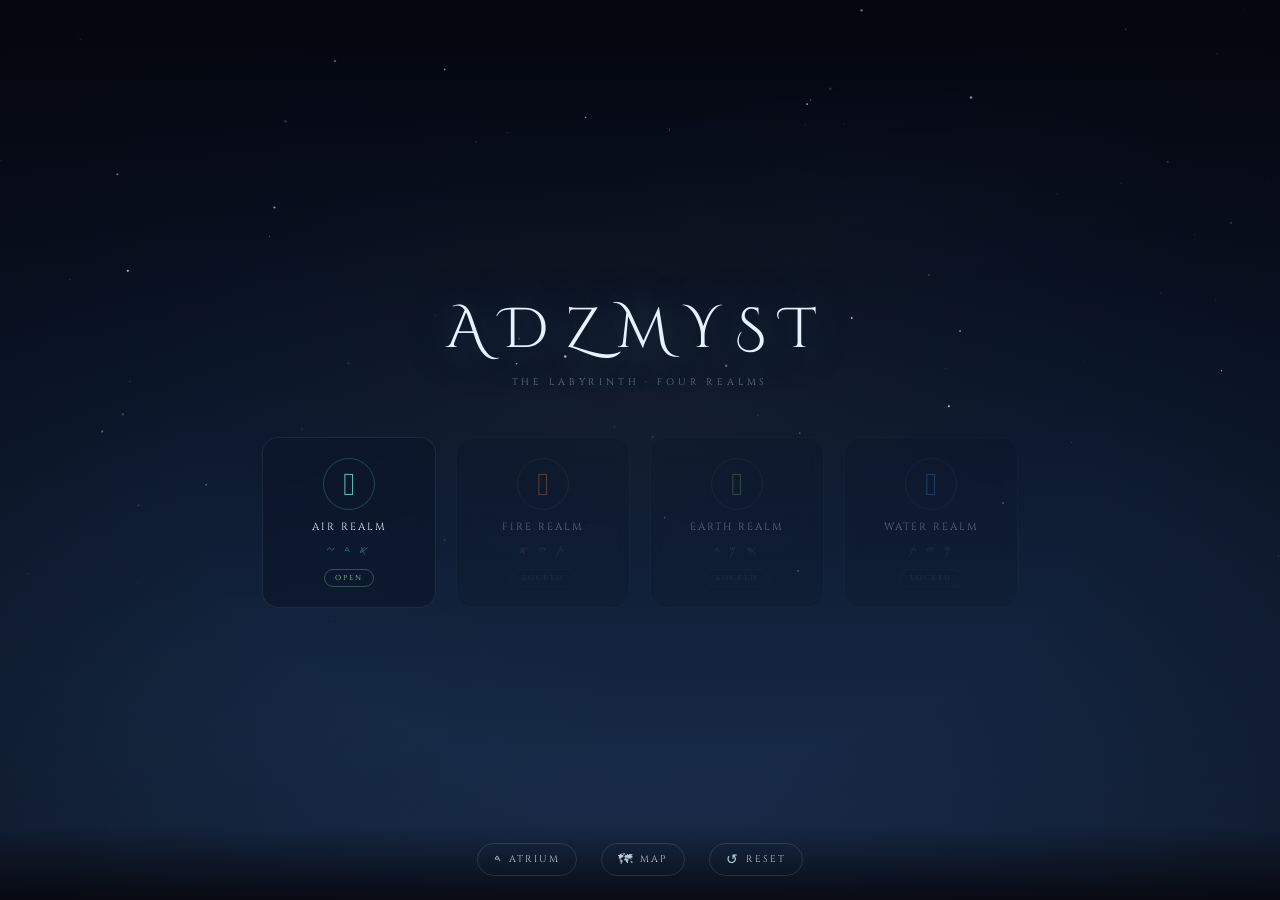
==== commit 30d8ba8e: "Update game hub layout and realm selector Refactor game hub structure and styles, add realm selector" ====
--- a/game/index.html
+++ b/game/index.html
@@ -6,524 +6,331 @@
 <title>The Labyrinth · Adzmyst</title>
 <link rel="preconnect" href="https://fonts.googleapis.com">
 <link href="https://fonts.googleapis.com/css2?family=Cinzel:wght@400;600;900&family=Cinzel+Decorative:wght@400;700&family=Cormorant+Garamond:ital,wght@0,300;0,400;1,300;1,400&display=swap" rel="stylesheet">
+<link rel="stylesheet" href="css/realm.css">
 <style>
-  /* ═══════════════════════════════════════════════════════
-     ADZMYST GAME HUB — THE LABYRINTH ENTRY
-     Realm detection · Save state · Transitions
-     ═══════════════════════════════════════════════════════ */
-
-  :root {
-    --void:       #07080f;
-    --deep:       #0a1528;
-    --mid:        #1a3050;
-    --silver:     #b8cce0;
-    --breath:     #e8f2ff;
-    --gold:       #c8a84a;
-    --gold-dim:   #6a5830;
-
-    --realm-air:   #5ab8b0;
-    --realm-fire:  #d4784a;
-    --realm-earth: #6a9464;
-    --realm-water: #4a7ab8;
-
-    --transition: 0.6s cubic-bezier(0.4, 0, 0.2, 1);
-  }
-
-  *, *::before, *::after { box-sizing: border-box; margin: 0; padding: 0; }
-
-  html, body {
-    width: 100%; height: 100%;
-    overflow: hidden;
-    background: var(--void);
-    color: var(--breath);
-    font-family: 'Cormorant Garamond', serif;
-    font-size: 16px;
-  }
-
-  /* ── AMBIENT BACKGROUND ── */
-  #ambient {
-    position: fixed; inset: 0; z-index: 0;
-    background:
-      radial-gradient(ellipse 60% 40% at 50% 40%, rgba(200,168,74,0.04) 0%, transparent 60%),
-      linear-gradient(180deg, #03050e 0%, var(--deep) 40%, var(--mid) 100%);
-    transition: background var(--transition);
-  }
-  #ambient.realm-air   { background: radial-gradient(ellipse 60% 40% at 50% 40%, rgba(90,184,176,0.06) 0%, transparent 60%), linear-gradient(180deg, #03050e 0%, #0a1828 40%, #1a3050 100%); }
-  #ambient.realm-fire  { background: radial-gradient(ellipse 60% 40% at 50% 40%, rgba(212,120,74,0.06) 0%, transparent 60%), linear-gradient(180deg, #03050e 0%, #1a1020 40%, #2a1a30 100%); }
-  #ambient.realm-earth { background: radial-gradient(ellipse 60% 40% at 50% 40%, rgba(106,148,100,0.06) 0%, transparent 60%), linear-gradient(180deg, #03050e 0%, #101a10 40%, #1a2a18 100%); }
-  #ambient.realm-water { background: radial-gradient(ellipse 60% 40% at 50% 40%, rgba(74,122,184,0.06) 0%, transparent 60%), linear-gradient(180deg, #03050e 0%, #0a1428 40%, #102040 100%); }
-
-  /* ── LOADING VEIL ── */
-  #loading-veil {
-    position: fixed; inset: 0; z-index: 100;
-    background: var(--void);
+  /* ── GAME HUB SPECIFIC ── */
+  #hub-container {
+    position: fixed; inset: 0; z-index: 20;
     display: flex; flex-direction: column;
     align-items: center; justify-content: center;
-    gap: 20px;
-    transition: opacity 0.5s ease;
-  }
-  #loading-veil.hide { opacity: 0; pointer-events: none; }
-
-  #loading-glyph {
-    font-size: 3rem;
-    color: var(--gold);
-    animation: loadPulse 1.5s ease-in-out infinite;
-  }
-  @keyframes loadPulse {
-    0%, 100% { opacity: 0.3; transform: scale(1); }
-    50% { opacity: 1; transform: scale(1.08); }
-  }
-  #loading-text {
+    pointer-events: none;
+  }
+  
+  #hub-title {
+    font-family: 'Cinzel Decorative', serif;
+    font-size: clamp(2rem, 5vw, 3.5rem);
+    font-weight: 400;
+    color: var(--breath);
+    letter-spacing: 0.3em;
+    text-shadow: 0 0 40px rgba(74,122,170,0.5), 0 0 80px rgba(74,122,170,0.2);
+    margin-bottom: 0.5rem;
+    text-align: center;
+  }
+  #hub-subtitle {
     font-family: 'Cinzel', serif;
-    font-size: 0.6rem;
-    letter-spacing: 0.3em;
+    font-size: 0.6rem; letter-spacing: 0.4em;
     text-transform: uppercase;
     color: var(--silver);
     opacity: 0.5;
-  }
-
-  /* ── FADE TRANSITION ── */
-  #fade {
-    position: fixed; inset: 0; z-index: 90;
-    background: var(--void);
-    opacity: 0; pointer-events: none;
-    transition: opacity 0.5s ease;
-  }
-  #fade.active { opacity: 1; pointer-events: all; }
-
-  /* ── HUD ── */
-  #hud {
-    position: fixed; top: 0; left: 0; right: 0; z-index: 30;
-    padding: 14px 20px;
-    display: flex; align-items: center; justify-content: space-between;
-    background: linear-gradient(180deg, rgba(7,8,15,0.85) 0%, transparent 100%);
+    margin-bottom: 3rem;
+    text-align: center;
+  }
+  
+  /* Realm selector cards */
+  #realm-selector {
+    display: flex; gap: 20px;
+    flex-wrap: wrap; justify-content: center;
+    pointer-events: auto;
+  }
+  .realm-card {
+    width: 140px;
+    padding: 20px 16px;
+    background: rgba(10,20,40,0.6);
+    border: 1px solid rgba(184,204,224,0.1);
+    border-radius: 16px;
+    text-align: center;
+    cursor: pointer;
+    transition: all 0.4s;
+    backdrop-filter: blur(8px);
+    text-decoration: none;
+    display: flex; flex-direction: column;
+    align-items: center; gap: 10px;
+  }
+  .realm-card:hover {
+    transform: translateY(-6px);
+    border-color: rgba(184,204,224,0.3);
+    box-shadow: 0 12px 30px rgba(0,0,0,0.3);
+  }
+  .realm-card.locked {
+    opacity: 0.35;
+    cursor: not-allowed;
     pointer-events: none;
   }
-  #hud-location {
+  .realm-card .card-icon {
+    font-size: 2rem;
+    width: 50px; height: 50px;
+    display: flex; align-items: center; justify-content: center;
+    border-radius: 50%;
+    border: 1px solid rgba(184,204,224,0.15);
+  }
+  .realm-card.air .card-icon   { color: var(--air); border-color: rgba(90,184,176,0.3); }
+  .realm-card.fire .card-icon  { color: var(--fire); border-color: rgba(212,120,74,0.3); }
+  .realm-card.earth .card-icon { color: var(--earth); border-color: rgba(106,148,100,0.3); }
+  .realm-card.water .card-icon { color: var(--water); border-color: rgba(74,122,184,0.3); }
+  
+  .realm-card .card-name {
     font-family: 'Cinzel', serif;
-    font-size: 10px; letter-spacing: 3px;
-    color: var(--silver); text-transform: uppercase;
-  }
-  #hud-realm-indicator {
+    font-size: 0.65rem; letter-spacing: 2px;
+    color: var(--breath);
+    text-transform: uppercase;
+  }
+  .realm-card .card-glyphs {
+    font-size: 0.8rem;
+    letter-spacing: 3px;
+    opacity: 0.5;
+  }
+  .realm-card.air .card-glyphs   { color: var(--air); }
+  .realm-card.fire .card-glyphs  { color: var(--fire); }
+  .realm-card.earth .card-glyphs { color: var(--earth); }
+  .realm-card.water .card-glyphs { color: var(--water); }
+  
+  .realm-card .card-badge {
     font-family: 'Cinzel', serif;
-    font-size: 8px; letter-spacing: 2px;
+    font-size: 0.45rem; letter-spacing: 2px;
     text-transform: uppercase;
     padding: 3px 10px;
-    border: 1px solid rgba(184,204,224,0.2);
-    border-radius: 12px;
-    color: var(--silver);
-    opacity: 0.6;
-  }
-
-  /* ── REALM IFRAME ── */
-  #realm-frame {
-    position: fixed; inset: 0; z-index: 10;
-    width: 100%; height: 100%;
-    border: none;
-    background: transparent;
-  }
-
-  /* ── RETURN BUTTON ── */
-  #return-btn {
-    position: fixed; top: 16px; left: 16px; z-index: 45;
-    font-family: 'Cinzel', serif;
-    font-size: 0.6rem; letter-spacing: 0.2em;
-    text-transform: uppercase;
-    color: var(--silver);
-    opacity: 0.4;
-    background: rgba(7,8,15,0.7);
-    border: 1px solid rgba(184,204,224,0.15);
-    border-radius: 16px;
-    padding: 6px 14px;
-    cursor: pointer;
-    backdrop-filter: blur(4px);
-    transition: all 0.3s;
-    display: flex; align-items: center; gap: 6px;
-  }
-  #return-btn:hover {
-    opacity: 1;
-    border-color: var(--gold);
-    color: var(--breath);
-  }
-  #return-btn .ret-glyph {
-    font-size: 1rem;
-  }
-
-  /* ── REALM NAV (bottom) ── */
-  #realm-nav {
-    position: fixed; bottom: 0; left: 0; right: 0; z-index: 40;
+    border-radius: 10px;
+  }
+  .card-badge.open  { color: var(--unlock); border: 1px solid rgba(138,216,160,0.3); }
+  .card-badge.locked { color: var(--gold-dim); border: 1px solid rgba(74,58,42,0.4); }
+
+  /* Bottom nav */
+  #hub-nav {
+    position: fixed; bottom: 0; left: 0; right: 0; z-index: 30;
     padding: 1rem 1.5rem 1.5rem;
     display: flex; align-items: center; justify-content: center; gap: 1.5rem;
-    background: linear-gradient(0deg, rgba(7,8,15,0.92) 0%, transparent 100%);
-  }
-  .realm-nav-btn {
+    background: linear-gradient(0deg, rgba(7,8,15,0.9) 0%, transparent 100%);
+    pointer-events: auto;
+  }
+  .hub-nav-btn {
     font-family: 'Cinzel', serif;
-    font-size: 0.6rem; letter-spacing: 0.2em;
+    font-size: 0.6rem; letter-spacing: 2px;
     text-transform: uppercase;
-    padding: 0.5rem 1rem;
+    padding: 6px 16px;
     border: 1px solid rgba(184,204,224,0.15);
     background: transparent;
     color: var(--silver);
     cursor: pointer;
+    border-radius: 20px;
     transition: all 0.3s;
-    border-radius: 20px;
-    display: flex; align-items: center; gap: 0.4rem;
-    opacity: 0.5;
-  }
-  .realm-nav-btn:hover {
-    border-color: var(--silver);
-    opacity: 0.8;
-  }
-  .realm-nav-btn.active {
-    opacity: 1;
+    text-decoration: none;
+    display: flex; align-items: center; gap: 6px;
+  }
+  .hub-nav-btn:hover {
+    border-color: var(--gold);
     color: var(--breath);
   }
-  .realm-nav-btn.active.air   { border-color: var(--realm-air);   color: var(--realm-air); }
-  .realm-nav-btn.active.fire  { border-color: var(--realm-fire);  color: var(--realm-fire); }
-  .realm-nav-btn.active.earth { border-color: var(--realm-earth); color: var(--realm-earth); }
-  .realm-nav-btn.active.water { border-color: var(--realm-water); color: var(--realm-water); }
-  .realm-nav-btn .nav-dot {
-    width: 6px; height: 6px; border-radius: 50%;
-    background: currentColor;
-    opacity: 0.5;
-  }
-  .realm-nav-btn .nav-glyph {
-    font-size: 1rem;
-  }
-
-  /* ── SAVE INDICATOR ── */
-  #save-dot {
-    position: fixed; top: 20px; right: 20px; z-index: 45;
-    width: 8px; height: 8px; border-radius: 50%;
-    background: var(--gold);
-    opacity: 0;
-    transition: opacity 0.3s;
-  }
-  #save-dot.pulse {
-    opacity: 1;
-    animation: saveFlash 0.5s ease;
-  }
-  @keyframes saveFlash {
-    0% { opacity: 1; transform: scale(1); }
-    100% { opacity: 0; transform: scale(2); }
-  }
-
-  /* ── RESPONSIVE ── */
+  .hub-nav-btn .nav-icon { font-size: 0.9rem; }
+
+  /* Loading */
+  #hub-loading {
+    position: fixed; inset: 0; z-index: 100;
+    background: var(--void);
+    display: flex; align-items: center; justify-content: center;
+    transition: opacity 0.5s ease;
+  }
+  #hub-loading.hide { opacity: 0; pointer-events: none; }
+
   @media (max-width: 600px) {
-    #realm-nav { gap: 0.6rem; padding: 0.8rem 0.6rem 1.2rem; }
-    .realm-nav-btn { font-size: 0.5rem; padding: 0.4rem 0.6rem; letter-spacing: 0.1em; }
-    .realm-nav-btn .nav-glyph { font-size: 0.8rem; }
-    #return-btn { top: 10px; left: 8px; font-size: 0.5rem; padding: 4px 10px; }
+    .realm-card { width: 110px; padding: 14px 10px; }
+    .realm-card .card-name { font-size: 0.55rem; }
+    #hub-nav { gap: 0.8rem; }
+    .hub-nav-btn { font-size: 0.5rem; padding: 4px 10px; }
   }
 </style>
 </head>
 <body>
 
-<!-- Ambient background -->
-<div id="ambient"></div>
-
-<!-- Loading veil -->
-<div id="loading-veil">
-  <div id="loading-glyph">𐤀</div>
-  <div id="loading-text">The breath opens the way</div>
+<!-- Ambient layers -->
+<div class="realm-ambient" style="background: radial-gradient(ellipse 60% 40% at 50% 40%, rgba(200,168,74,0.04) 0%, transparent 60%), linear-gradient(180deg, #03050e 0%, #0a1528 40%, #1a3050 100%);"></div>
+<canvas id="starfield"></canvas>
+<div class="fog-layer"></div>
+<div id="glyphParticles"></div>
+<div class="realm-vignette"></div>
+
+<!-- Loading -->
+<div id="hub-loading">
+  <div style="font-size:2rem;color:var(--air);animation:loadPulse 1.5s ease-in-out infinite;">𐤀</div>
 </div>
 
-<!-- Fade overlay -->
-<div id="fade"></div>
-
-<!-- HUD -->
-<div id="hud">
-  <div id="hud-location">The Labyrinth</div>
-  <div id="hud-realm-indicator">Loading...</div>
+<!-- Hub content -->
+<div id="hub-container">
+  <div id="hub-title">ADZMYST</div>
+  <div id="hub-subtitle">The Labyrinth · Four Realms</div>
+  
+  <div id="realm-selector">
+    <!-- Populated by JS -->
+  </div>
 </div>
 
-<!-- Return button -->
-<button id="return-btn">
-  <span class="ret-glyph">𐤃</span>
-  Return to Atrium
-</button>
-
-<!-- Save indicator -->
-<div id="save-dot"></div>
-
-<!-- Realm iframe -->
-<iframe id="realm-frame" src="" allow="autoplay"></iframe>
-
-<!-- Realm navigation -->
-<nav id="realm-nav">
-  <button class="realm-nav-btn air" data-realm="air">
-    <span class="nav-dot"></span>
-    <span class="nav-glyph">𓂝</span>
-    Air
-  </button>
-  <button class="realm-nav-btn fire" data-realm="fire">
-    <span class="nav-dot"></span>
-    <span class="nav-glyph">𓇋</span>
-    Fire
-  </button>
-  <button class="realm-nav-btn earth" data-realm="earth">
-    <span class="nav-dot"></span>
-    <span class="nav-glyph">𓌹</span>
-    Earth
-  </button>
-  <button class="realm-nav-btn water" data-realm="water">
-    <span class="nav-dot"></span>
-    <span class="nav-glyph">𓏏</span>
-    Water
+<!-- Bottom nav -->
+<nav id="hub-nav">
+  <a href="../index.html" class="hub-nav-btn">
+    <span class="nav-icon">𐤃</span> Atrium
+  </a>
+  <a href="map.html" class="hub-nav-btn">
+    <span class="nav-icon">🗺</span> Map
+  </a>
+  <button class="hub-nav-btn" id="resetBtn">
+    <span class="nav-icon">↺</span> Reset
   </button>
 </nav>
 
 <script>
-// ═══════════════════════════════════════════════════════════
-// ADZMYST GAME HUB — REALM MANAGER
-// Detects realm from URL param, loads iframe, manages state
-// ═══════════════════════════════════════════════════════════
+// ═══════════════════════════════════════════════════════
+// GAME HUB — REALM SELECTOR
+// Reads unlock state, renders realm cards, navigates
+// ═══════════════════════════════════════════════════════
 
 const REALMS = {
-  air:   { id: 'air',   name: 'Air Realm',   path: 'air/index.html',   icon: '𓂝', glyph: '𐤀', color: '#5ab8b0' },
-  fire:  { id: 'fire',  name: 'Fire Realm',  path: 'fire/index.html',  icon: '𓇋', glyph: '𐤕', color: '#d4784a' },
-  earth: { id: 'earth', name: 'Earth Realm', path: 'earth/index.html', icon: '𓌹', glyph: '𐤎', color: '#6a9464' },
-  water: { id: 'water', name: 'Water Realm', path: 'water/index.html', icon: '𓏏', glyph: '𐤌', color: '#4a7ab8' },
+  air:   { id:'air',   name:'Air Realm',   subtitle:'The Aerie Vaults',     icon:'𓂝', glyphs:'𐤀 𐤃 𐤆', color:'#5ab8b0', page:'air/index.html' },
+  fire:  { id:'fire',  name:'Fire Realm',  subtitle:'The Forge of Prophecy',icon:'𓇋', glyphs:'𐤕 𐤉 𐤀', color:'#d4784a', page:'fire/index.html' },
+  earth: { id:'earth', name:'Earth Realm', subtitle:'The Root Cathedral',   icon:'𓌹', glyphs:'𐤎 𐤌 𐤃', color:'#6a9464', page:'earth/index.html' },
+  water: { id:'water', name:'Water Realm', subtitle:'The Deep Draw',        icon:'𓏏', glyphs:'𐤌 𐤉 𐤕', color:'#4a7ab8', page:'water/index.html' },
 };
 
-const GameHub = {
-  currentRealm: null,
-  unlockedRealms: ['air'],
-
-  init() {
-    this.loadState();
-    this.detectRealm();
-    this.bindEvents();
-    this.updateNavButtons();
-
-    // Hide loading veil after realm loads
+// ── STATE ──────────────────────────────────────────────
+let unlockedRealms = ['air'];
+
+function loadState() {
+  try {
+    const saved = localStorage.getItem('adzmyst_atrium_save');
+    if (saved) {
+      const data = JSON.parse(saved);
+      if (data.unlocked) {
+        Object.keys(data.unlocked).forEach(key => {
+          if (REALMS[key] && data.unlocked[key] && !unlockedRealms.includes(key)) {
+            unlockedRealms.push(key);
+          }
+        });
+      }
+    }
+  } catch(e) {}
+}
+
+// ── RENDER ─────────────────────────────────────────────
+function renderCards() {
+  const selector = document.getElementById('realm-selector');
+  selector.innerHTML = Object.values(REALMS).map(realm => {
+    const unlocked = unlockedRealms.includes(realm.id);
+    return `
+      <div class="realm-card ${realm.id} ${unlocked ? '' : 'locked'}" 
+           data-realm="${realm.id}"
+           ${unlocked ? `onclick="enterRealm('${realm.id}')"` : ''}>
+        <div class="card-icon">${realm.icon}</div>
+        <div class="card-name">${realm.name}</div>
+        <div class="card-glyphs">${realm.glyphs}</div>
+        <div class="card-badge ${unlocked ? 'open' : 'locked'}">${unlocked ? 'OPEN' : 'LOCKED'}</div>
+      </div>
+    `;
+  }).join('');
+}
+
+function enterRealm(realmId) {
+  const realm = REALMS[realmId];
+  if (!realm || !unlockedRealms.includes(realmId)) return;
+  
+  // Fade and navigate
+  document.getElementById('hub-loading').classList.remove('hide');
+  document.getElementById('hub-loading').style.display = 'flex';
+  
+  setTimeout(() => {
+    window.location.href = realm.page;
+  }, 400);
+}
+
+// ── STARFIELD ──────────────────────────────────────────
+function initStarfield() {
+  const canvas = document.getElementById('starfield');
+  const ctx = canvas.getContext('2d');
+  canvas.width = window.innerWidth;
+  canvas.height = window.innerHeight;
+  
+  const stars = Array.from({ length: 120 }, () => ({
+    x: Math.random() * canvas.width,
+    y: Math.random() * canvas.height * 0.7,
+    r: Math.random() * 1 + 0.3,
+    a: Math.random(),
+    s: Math.random() * 0.003 + 0.001,
+    p: Math.random() * Math.PI * 2,
+  }));
+  
+  function draw(t) {
+    ctx.clearRect(0, 0, canvas.width, canvas.height);
+    stars.forEach(s => {
+      const alpha = s.a * (0.4 + 0.6 * Math.sin(t * s.s + s.p));
+      ctx.beginPath();
+      ctx.arc(s.x, s.y, s.r, 0, Math.PI * 2);
+      ctx.fillStyle = `rgba(232,242,255,${alpha})`;
+      ctx.fill();
+    });
+    requestAnimationFrame(draw);
+  }
+  requestAnimationFrame(draw);
+}
+
+// ── GLYPH PARTICLES ────────────────────────────────────
+function initParticles() {
+  const container = document.getElementById('glyphParticles');
+  const glyphs = ['𐤀','𐤃','𐤆','𐤌','𐤉','𐤎','𐤕','𓂝','𓇋','𓌹','𓏏'];
+  
+  for (let i = 0; i < 25; i++) {
+    const p = document.createElement('div');
+    p.className = 'glyph-particle';
+    p.textContent = glyphs[Math.floor(Math.random() * glyphs.length)];
+    p.style.left = Math.random() * 100 + '%';
+    p.style.animationDuration = 15 + Math.random() * 25 + 's';
+    p.style.animationDelay = Math.random() * 20 + 's';
+    p.style.fontSize = 14 + Math.random() * 28 + 'px';
+    container.appendChild(p);
+  }
+}
+
+// ── INIT ───────────────────────────────────────────────
+function init() {
+  loadState();
+  renderCards();
+  initStarfield();
+  initParticles();
+  
+  // Hide loading
+  setTimeout(() => {
+    document.getElementById('hub-loading').classList.add('hide');
     setTimeout(() => {
-      document.getElementById('loading-veil').classList.add('hide');
-      setTimeout(() => {
-        const veil = document.getElementById('loading-veil');
-        if (veil) veil.style.display = 'none';
-      }, 500);
-    }, 1200);
-
-    console.log('[Game Hub] Initialized. Realm:', this.currentRealm);
-  },
-
-  loadState() {
-    try {
-      // Load from atrium save
-      const atriumRaw = localStorage.getItem('adzmyst_atrium_save');
-      if (atriumRaw) {
-        const data = JSON.parse(atriumRaw);
-        if (data.unlocked) {
-          // Map atrium unlock keys to realms
-          Object.keys(data.unlocked).forEach(key => {
-            if (REALMS[key] && data.unlocked[key]) {
-              if (!this.unlockedRealms.includes(key)) {
-                this.unlockedRealms.push(key);
-              }
-            }
-          });
-        }
-      }
-    } catch(e) {
-      console.warn('[Game Hub] Could not load state:', e);
+      const el = document.getElementById('hub-loading');
+      if (el) el.style.display = 'none';
+    }, 500);
+  }, 600);
+  
+  // Reset button
+  document.getElementById('resetBtn')?.addEventListener('click', () => {
+    if (confirm('Reset all progress? This cannot be undone.')) {
+      localStorage.clear();
+      unlockedRealms = ['air'];
+      renderCards();
     }
-  },
-
-  saveState() {
-    const data = {
-      unlockedRealms: this.unlockedRealms,
-      currentRealm: this.currentRealm,
-      savedAt: Date.now()
-    };
-    localStorage.setItem('adzmyst_game_hub', JSON.stringify(data));
-
-    // Sync back to atrium
-    try {
-      const atriumRaw = localStorage.getItem('adzmyst_atrium_save');
-      if (atriumRaw) {
-        const atriumData = JSON.parse(atriumRaw);
-        atriumData.unlocked = atriumData.unlocked || {};
-        this.unlockedRealms.forEach(realm => {
-          atriumData.unlocked[realm] = true;
-        });
-        localStorage.setItem('adzmyst_atrium_save', JSON.stringify(atriumData));
-      }
-    } catch(e) {}
-
-    // Pulse save indicator
-    const dot = document.getElementById('save-dot');
-    dot.classList.remove('pulse');
-    void dot.offsetWidth;
-    dot.classList.add('pulse');
-  },
-
-  detectRealm() {
-    // Check URL parameter: ?realm=air
-    const params = new URLSearchParams(window.location.search);
-    const realmParam = params.get('realm');
-
-    if (realmParam && REALMS[realmParam]) {
-      this.currentRealm = realmParam;
-    } else {
-      // Default to first unlocked realm
-      this.currentRealm = this.unlockedRealms[0] || 'air';
-    }
-
-    this.loadRealm(this.currentRealm);
-  },
-
-  loadRealm(realmId) {
-    const realm = REALMS[realmId];
-    if (!realm) return;
-
-    // Only load if unlocked
-    if (!this.unlockedRealms.includes(realmId)) {
-      console.warn(`[Game Hub] Realm locked: ${realmId}`);
-      // Redirect to first unlocked realm
-      this.loadRealm(this.unlockedRealms[0]);
-      return;
-    }
-
-    this.currentRealm = realmId;
-
-    // Update ambient
-    const ambient = document.getElementById('ambient');
-    ambient.className = `realm-${realmId}`;
-
-    // Update HUD
-    document.getElementById('hud-location').textContent = `The Labyrinth · ${realm.name}`;
-    document.getElementById('hud-realm-indicator').textContent = `${realm.icon} ${realm.name}`;
-
-    // Load realm in iframe
-    const frame = document.getElementById('realm-frame');
-    frame.src = realm.path;
-
-    // Update nav
-    this.updateNavButtons();
-
-    // Update URL without reload
-    const url = new URL(window.location);
-    url.searchParams.set('realm', realmId);
-    window.history.replaceState({}, '', url);
-
-    this.saveState();
-
-    console.log(`[Game Hub] Loaded realm: ${realmId} → ${realm.path}`);
-  },
-
-  navigateToRealm(realmId) {
-    if (!this.unlockedRealms.includes(realmId)) {
-      console.log(`[Game Hub] Realm ${realmId} is locked.`);
-      return;
-    }
-
-    // Fade transition
-    const fade = document.getElementById('fade');
-    fade.classList.add('active');
-
-    setTimeout(() => {
-      this.loadRealm(realmId);
-      setTimeout(() => fade.classList.remove('active'), 300);
-    }, 400);
-  },
-
-  unlockRealm(realmId) {
-    if (!this.unlockedRealms.includes(realmId)) {
-      this.unlockedRealms.push(realmId);
-      this.updateNavButtons();
-      this.saveState();
-      console.log(`[Game Hub] Realm unlocked: ${realmId}`);
-    }
-  },
-
-  updateNavButtons() {
-    document.querySelectorAll('.realm-nav-btn').forEach(btn => {
-      const realm = btn.dataset.realm;
-      btn.classList.toggle('active', realm === this.currentRealm);
-
-      if (this.unlockedRealms.includes(realm)) {
-        btn.disabled = false;
-        btn.style.opacity = '';
-      } else {
-        btn.disabled = true;
-        btn.style.opacity = '0.25';
-      }
-    });
-  },
-
-  returnToAtrium() {
-    const fade = document.getElementById('fade');
-    fade.classList.add('active');
-    setTimeout(() => {
-      window.location.href = '../index.html';
-    }, 400);
-  },
-
-  bindEvents() {
-    // Realm nav buttons
-    document.querySelectorAll('.realm-nav-btn').forEach(btn => {
-      btn.addEventListener('click', () => {
-        const realm = btn.dataset.realm;
-        this.navigateToRealm(realm);
-      });
-    });
-
-    // Return button
-    document.getElementById('return-btn').addEventListener('click', () => {
-      this.returnToAtrium();
-    });
-
-    // Listen for messages from realm iframes
-    window.addEventListener('message', (event) => {
-      if (event.origin !== window.location.origin) return;
-
-      const { type, realm, data } = event.data || {};
-
-      switch(type) {
-        case 'REALM_COMPLETE':
-          console.log(`[Game Hub] Realm complete: ${realm}`);
-          // Unlock next realm in sequence
-          const order = ['air', 'fire', 'earth', 'water'];
-          const idx = order.indexOf(realm);
-          if (idx >= 0 && idx < order.length - 1) {
-            this.unlockRealm(order[idx + 1]);
-          }
-          this.saveState();
-          break;
-
-        case 'REQUEST_HUB_STATE':
-          const frame = document.getElementById('realm-frame');
-          if (frame && frame.contentWindow) {
-            frame.contentWindow.postMessage({
-              type: 'HUB_STATE',
-              currentRealm: this.currentRealm,
-              unlockedRealms: this.unlockedRealms,
-            }, '*');
-          }
-          break;
-
-        case 'NAVIGATE_TO':
-          if (data && data.realm) {
-            this.navigateToRealm(data.realm);
-          }
-          break;
-      }
-    });
-
-    // Keyboard shortcuts
-    document.addEventListener('keydown', (e) => {
-      if (e.key === 'Escape') this.returnToAtrium();
-      if (e.key === '1' && this.unlockedRealms.includes('air'))   this.navigateToRealm('air');
-      if (e.key === '2' && this.unlockedRealms.includes('fire'))  this.navigateToRealm('fire');
-      if (e.key === '3' && this.unlockedRealms.includes('earth')) this.navigateToRealm('earth');
-      if (e.key === '4' && this.unlockedRealms.includes('water')) this.navigateToRealm('water');
-    });
-  }
-};
-
-// ── INIT ──
-GameHub.init();
+  });
+  
+  // Keyboard
+  document.addEventListener('keydown', (e) => {
+    if (e.key === '1') enterRealm('air');
+    if (e.key === '2' && unlockedRealms.includes('fire'))  enterRealm('fire');
+    if (e.key === '3' && unlockedRealms.includes('earth')) enterRealm('earth');
+    if (e.key === '4' && unlockedRealms.includes('water')) enterRealm('water');
+  });
+}
+
+init();
 </script>
 </body>
 </html>
--- a/game/css/realm.css
+++ b/game/css/realm.css
@@ -0,0 +1,234 @@
+/* ═══════════════════════════════════════════════════════
+   ADZMYST — SHARED REALM STYLES
+   Fog, particles, glyph ambient, room transitions
+   ═══════════════════════════════════════════════════════ */
+
+:root {
+  --void:       #07080f;
+  --deep:       #0a1528;
+  --mid:        #1a3050;
+  --sky:        #4a7aaa;
+  --air:        #5ab8b0;
+  --air-dim:    #2a5854;
+  --fire:       #d4784a;
+  --fire-dim:   #6a3c25;
+  --earth:      #6a9464;
+  --earth-dim:  #354a32;
+  --water:      #4a7ab8;
+  --water-dim:  #253d5c;
+  --cloud:      #8ab8c8;
+  --silver:     #b8cce0;
+  --breath:     #e8f2ff;
+  --gold:       #c8a84a;
+  --gold-dim:   #6a5830;
+  --shard:      #7ad8d0;
+  --decoy:      #8a7a6a;
+  --danger:     #c85050;
+  --unlock:     #8ad8a0;
+}
+
+/* ── AMBIENT SKY ── */
+.realm-ambient {
+  position: fixed; inset: 0; z-index: 0;
+  pointer-events: none;
+}
+
+/* ── STARFIELD ── */
+#starfield {
+  position: fixed; inset: 0; z-index: 0;
+  pointer-events: none;
+}
+
+/* ── FOG LAYER ── */
+.fog-layer {
+  position: fixed; inset: 0; z-index: 2;
+  pointer-events: none;
+  opacity: 0.3;
+  background:
+    radial-gradient(ellipse 60% 30% at 20% 80%, rgba(90,184,176,0.08) 0%, transparent 60%),
+    radial-gradient(ellipse 50% 25% at 70% 20%, rgba(184,204,224,0.05) 0%, transparent 60%),
+    radial-gradient(ellipse 40% 35% at 50% 50%, rgba(200,168,74,0.03) 0%, transparent 50%);
+  animation: fogDrift 30s ease-in-out infinite;
+}
+@keyframes fogDrift {
+  0%   { transform: translateX(0) translateY(0); opacity: 0.3; }
+  25%  { transform: translateX(2%) translateY(-1%); opacity: 0.35; }
+  50%  { transform: translateX(-1%) translateY(1%); opacity: 0.28; }
+  75%  { transform: translateX(1%) translateY(-0.5%); opacity: 0.32; }
+  100% { transform: translateX(0) translateY(0); opacity: 0.3; }
+}
+
+/* ── FLOATING GLYPHS ── */
+#glyphParticles {
+  position: fixed; inset: 0; z-index: 1;
+  pointer-events: none;
+  overflow: hidden;
+}
+.glyph-particle {
+  position: absolute;
+  font-size: 20px;
+  opacity: 0;
+  animation: glyphFloat linear infinite;
+  color: var(--cloud);
+}
+@keyframes glyphFloat {
+  0%   { transform: translateY(105vh) rotate(0deg); opacity: 0; }
+  5%   { opacity: 0.06; }
+  15%  { opacity: 0.1; }
+  85%  { opacity: 0.08; }
+  95%  { opacity: 0.02; }
+  100% { transform: translateY(-10vh) rotate(180deg); opacity: 0; }
+}
+
+/* ── VIGNETTE ── */
+.realm-vignette {
+  position: fixed; inset: 0; z-index: 3;
+  pointer-events: none;
+  background: radial-gradient(ellipse at center, transparent 50%, rgba(7,8,15,0.5) 100%);
+}
+
+/* ── ROOM TRANSITIONS ── */
+#realmContainer {
+  position: fixed; inset: 0; z-index: 10;
+  overflow: hidden;
+  transition: opacity 0.5s ease, filter 0.5s ease;
+}
+#realmContainer.transitioning {
+  opacity: 0;
+  filter: blur(8px);
+}
+
+/* ── ROOM BACKGROUND ── */
+.room-background {
+  position: absolute; inset: 0;
+  background-size: cover;
+  background-position: center;
+  background-repeat: no-repeat;
+  background-color: var(--deep);
+  transition: background-image 0.8s ease;
+  z-index: 5;
+}
+
+/* ── HIDDEN OBJECTS ── */
+.hidden-objects-layer {
+  position: absolute; inset: 0;
+  z-index: 12; pointer-events: none;
+}
+.hidden-object {
+  position: absolute;
+  width: 44px; height: 44px;
+  margin-left: -22px; margin-top: -22px;
+  display: flex; align-items: center; justify-content: center;
+  font-size: 1.3rem;
+  cursor: pointer;
+  pointer-events: auto;
+  border-radius: 50%;
+  transition: all 0.3s ease;
+  z-index: 13;
+}
+.hidden-object:not(.collected) {
+  animation: shardPulse 3s ease-in-out infinite;
+}
+.hidden-object:hover:not(.collected) {
+  transform: scale(1.4);
+}
+.hidden-object.shard:not(.collected) {
+  filter: drop-shadow(0 0 10px rgba(122,216,208,0.6));
+}
+.hidden-object.decoy:not(.collected) {
+  filter: drop-shadow(0 0 8px rgba(138,122,106,0.5));
+}
+.hidden-object.collected {
+  animation: none;
+  pointer-events: none;
+  opacity: 0.6;
+  filter: none;
+}
+@keyframes shardPulse {
+  0%, 100% { opacity: 0.5; transform: scale(1); }
+  50% { opacity: 1; transform: scale(1.1); }
+}
+
+/* ── PORTALS ── */
+.portals {
+  position: absolute; bottom: 24px; left: 50%;
+  transform: translateX(-50%);
+  z-index: 14;
+  display: flex; gap: 12px;
+  flex-wrap: wrap; justify-content: center;
+}
+.portal-btn {
+  font-family: 'Cinzel', serif;
+  font-size: 0.55rem; letter-spacing: 2px;
+  text-transform: uppercase;
+  padding: 10px 20px;
+  border: 1px solid rgba(90,184,176,0.3);
+  background: rgba(7,8,15,0.75);
+  color: var(--cloud);
+  cursor: pointer;
+  border-radius: 24px;
+  backdrop-filter: blur(8px);
+  transition: all 0.3s;
+  display: flex; align-items: center; gap: 8px;
+  pointer-events: auto;
+}
+.portal-btn:hover {
+  border-color: var(--air);
+  color: var(--breath);
+  background: rgba(90,184,176,0.15);
+  box-shadow: 0 0 20px rgba(90,184,176,0.2);
+  transform: translateY(-2px);
+}
+
+/* ── ROOM INFO ── */
+.room-info {
+  position: absolute; bottom: 90px; left: 50%;
+  transform: translateX(-50%);
+  z-index: 14;
+  text-align: center;
+  pointer-events: none;
+  max-width: 520px;
+  width: 90%;
+}
+.room-title {
+  font-family: 'Cinzel Decorative', serif;
+  font-size: clamp(1rem, 2.5vw, 1.5rem);
+  font-weight: 400;
+  color: var(--breath);
+  letter-spacing: 4px;
+  text-shadow: 0 0 20px rgba(0,0,0,0.8);
+  margin-bottom: 4px;
+}
+.room-description {
+  font-size: 0.9rem; line-height: 1.7;
+  color: var(--silver);
+  font-style: italic;
+  opacity: 0.85;
+  text-shadow: 0 0 10px rgba(0,0,0,0.8);
+}
+
+/* ── TOAST ── */
+.realm-toast {
+  position: fixed; top: 80px; left: 50%;
+  transform: translateX(-50%);
+  z-index: 50;
+  font-family: 'Cinzel', serif;
+  font-size: 0.6rem; letter-spacing: 2px;
+  text-transform: uppercase;
+  padding: 10px 24px;
+  background: rgba(7,8,15,0.92);
+  border: 1px solid rgba(90,184,176,0.4);
+  color: var(--breath);
+  border-radius: 24px;
+  backdrop-filter: blur(8px);
+  opacity: 0;
+  transition: opacity 0.3s;
+  pointer-events: none;
+}
+.realm-toast.show { opacity: 1; }
+
+/* ── RESPONSIVE ── */
+@media (max-width: 600px) {
+  .portal-btn { font-size: 0.5rem; padding: 6px 14px; }
+  .portals { bottom: 12px; gap: 6px; }
+}
